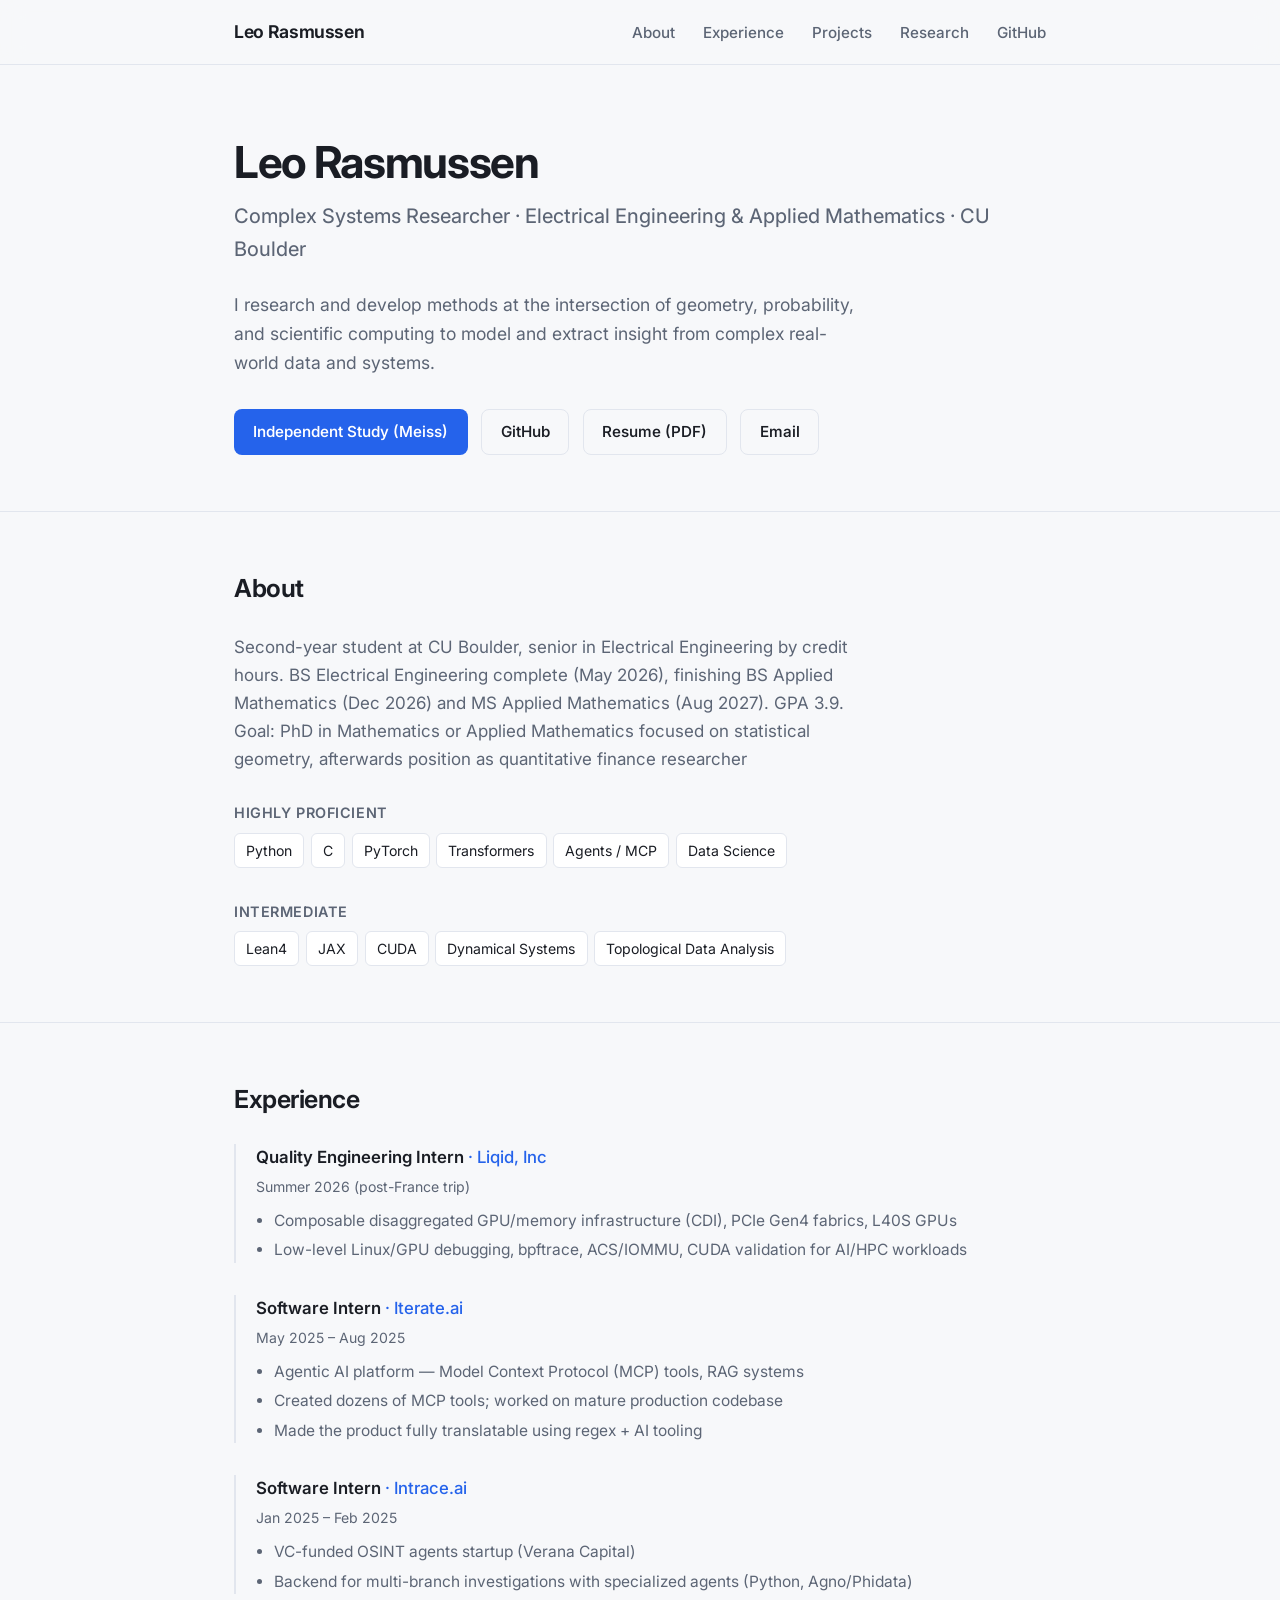
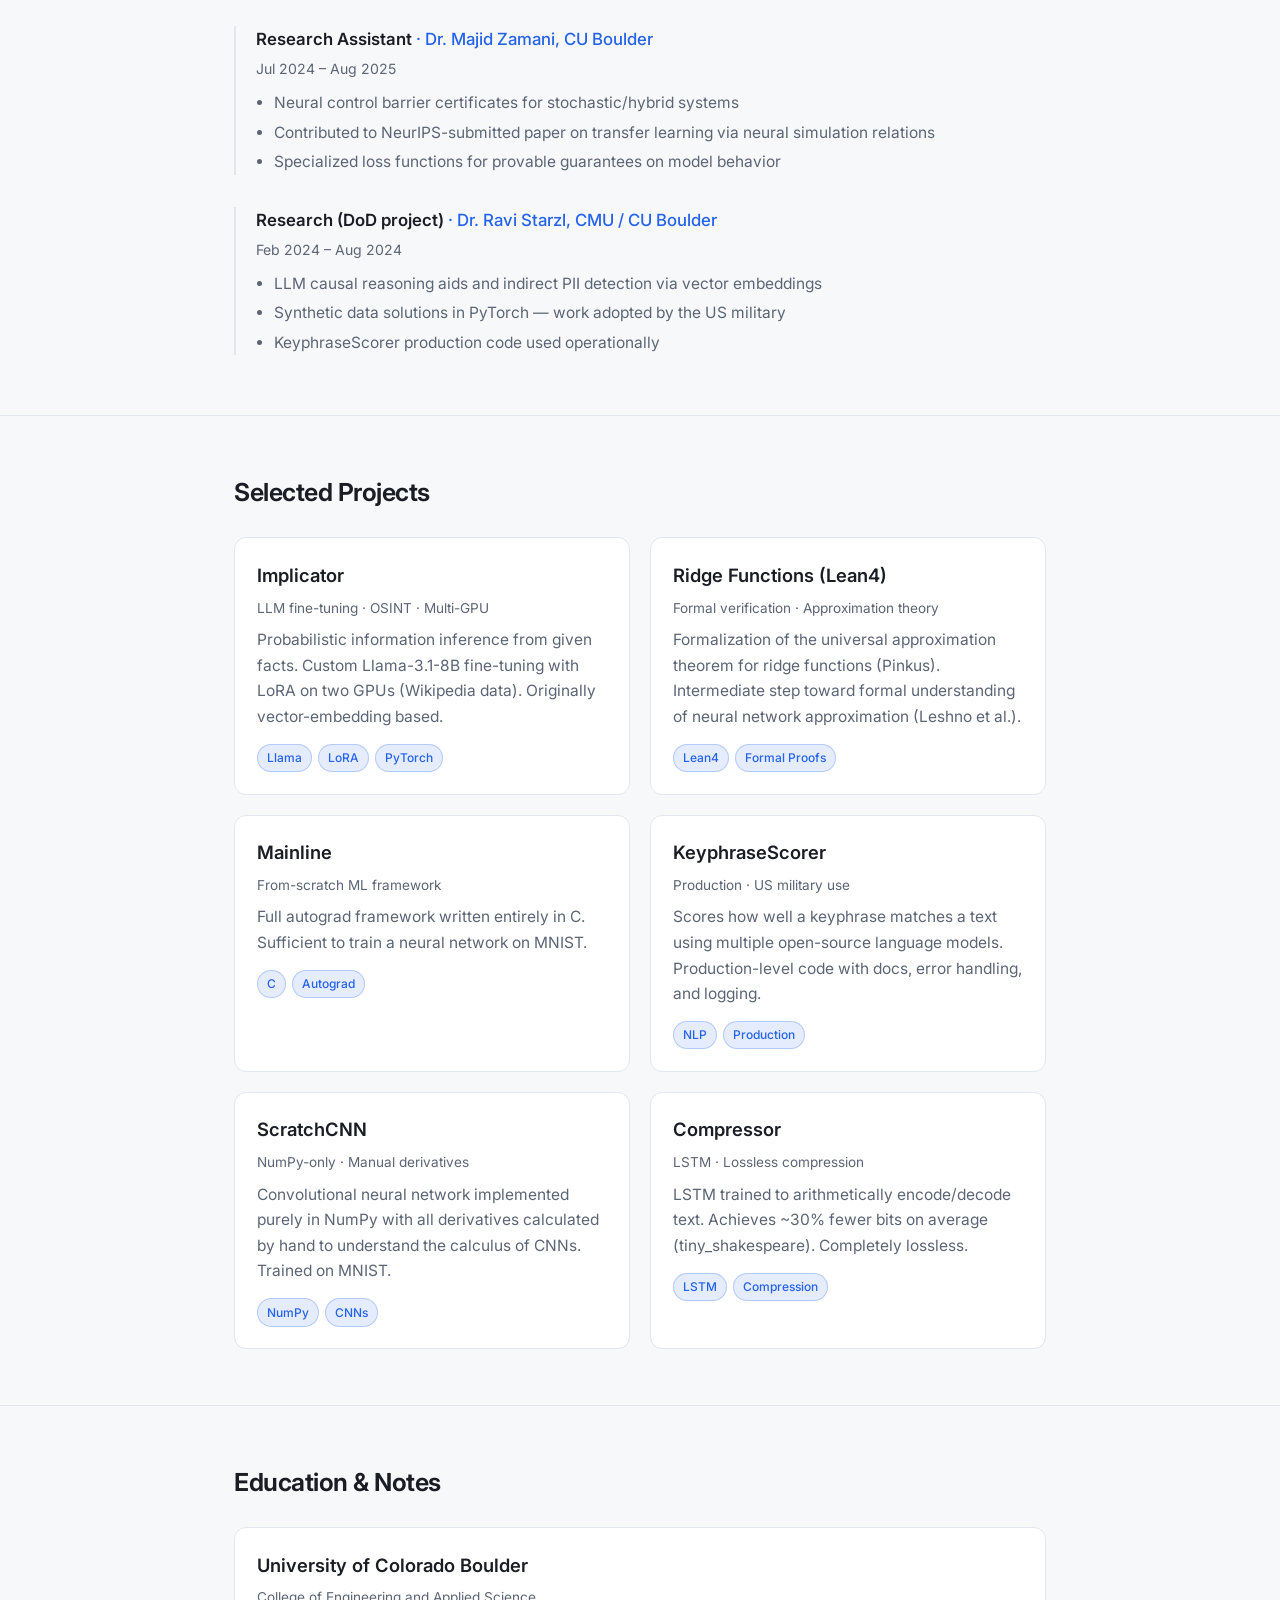
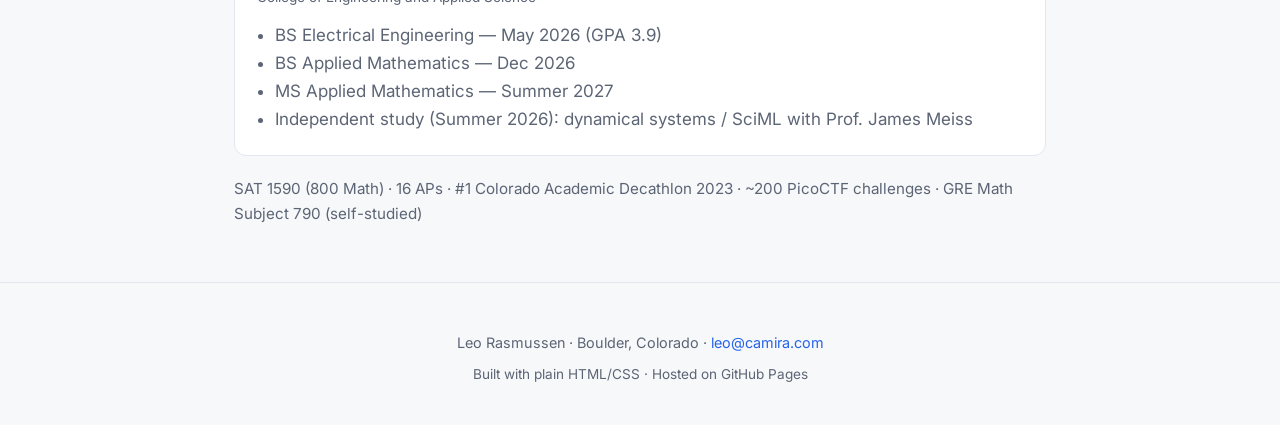
==== index.html @ 8ab09d89 "Update index.html" ====
<!DOCTYPE html>
<html lang="en">
<head>
  <meta charset="UTF-8" />
  <meta name="viewport" content="width=device-width, initial-scale=1.0" />
  <title>Leo Rasmussen — AI Researcher & Applied Math</title>
  <meta name="description" content="Leo Rasmussen — Electrical Engineering & Applied Mathematics at CU Boulder. Research on dynamical systems, signal extraction from complex data, and quantitative finance." />
  <link rel="stylesheet" href="style.css" />
  <link rel="preconnect" href="https://fonts.googleapis.com" />
  <link rel="preconnect" href="https://fonts.gstatic.com" crossorigin />
  <link href="https://fonts.googleapis.com/css2?family=Inter:wght@400;450;500;600;650;700&family=JetBrains+Mono:wght@400;500&display=swap" rel="stylesheet" />
</head>
<body>
  <header>
    <nav>
      <a href="index.html" class="logo">Leo Rasmussen</a>
      <ul class="nav-links">
        <li><a href="#about">About</a></li>
        <li><a href="#experience">Experience</a></li>
        <li><a href="#projects">Projects</a></li>
        <li><a href="research.html">Research</a></li>
        <li><a href="https://github.com/Leorasz" target="_blank" rel="noopener">GitHub</a></li>
      </ul>
    </nav>
  </header>

  <main>
    <!-- Hero -->
    <section class="hero" style="border-top: none; padding-top: 4.5rem;">
      <div class="container">
        <h1>Leo Rasmussen</h1>
        <p class="subtitle">Complex Systems Researcher · Electrical Engineering & Applied Mathematics · CU Boulder</p>
        <p class="lead">
          I research and develop methods at the intersection of geometry, probability, and scientific computing to model and extract insight from complex real-world data and systems.
        </p>
        <div class="hero-links">
          <a class="btn btn-primary" href="research.html">Independent Study (Meiss)</a>
          <a class="btn btn-ghost" href="https://github.com/Leorasz" target="_blank" rel="noopener">GitHub</a>
          <a class="btn btn-ghost" href="resume.pdf" target="_blank">Resume (PDF)</a>
          <a class="btn btn-ghost" href="mailto:leo@camira.com">Email</a>
        </div>
      </div>
    </section>

    <!-- About -->
    <section id="about">
      <div class="container">
        <h2>About</h2>
        <p class="muted" style="max-width: 640px; margin-bottom: 1.75rem;">
          Second-year student at CU Boulder, senior in Electrical Engineering by credit hours.
          BS Electrical Engineering complete (May 2026), finishing BS Applied Mathematics (Dec 2026)
          and MS Applied Mathematics (Aug 2027). GPA 3.9. Goal: PhD in Mathematics or Applied Mathematics 
          focused on statistical geometry, afterwards position as quantitative finance researcher
        </p>

        <div class="skills-grid">
          <div class="skill-group">
            <h4>Highly proficient</h4>
            <div class="skill-list">
              <span class="skill">Python</span>
              <span class="skill">C</span>
              <span class="skill">PyTorch</span>
              <span class="skill">Transformers</span>
              <span class="skill">Agents / MCP</span>
              <span class="skill">Data Science</span>
            </div>
          </div>
          <div class="skill-group" style="margin-top: 1rem;">
            <h4>Intermediate</h4>
            <div class="skill-list">
              <span class="skill">Lean4</span>
              <span class="skill">JAX</span>
              <span class="skill">CUDA</span>
              <span class="skill">Dynamical Systems</span>
              <span class="skill">Topological Data Analysis</span>
            </div>
          </div>
        </div>
      </div>
    </section>

    <!-- Experience -->
    <section id="experience">
      <div class="container">
        <h2>Experience</h2>

        <div class="timeline-item">
          <div class="role">Quality Engineering Intern <span class="org">· Liqid, Inc</span></div>
          <div class="dates">Summer 2026 (post-France trip)</div>
          <ul>
            <li>Composable disaggregated GPU/memory infrastructure (CDI), PCIe Gen4 fabrics, L40S GPUs</li>
            <li>Low-level Linux/GPU debugging, bpftrace, ACS/IOMMU, CUDA validation for AI/HPC workloads</li>
          </ul>
        </div>

        <div class="timeline-item">
          <div class="role">Software Intern <span class="org">· Iterate.ai</span></div>
          <div class="dates">May 2025 – Aug 2025</div>
          <ul>
            <li>Agentic AI platform — Model Context Protocol (MCP) tools, RAG systems</li>
            <li>Created dozens of MCP tools; worked on mature production codebase</li>
            <li>Made the product fully translatable using regex + AI tooling</li>
          </ul>
        </div>

        <div class="timeline-item">
          <div class="role">Software Intern <span class="org">· Intrace.ai</span></div>
          <div class="dates">Jan 2025 – Feb 2025</div>
          <ul>
            <li>VC-funded OSINT agents startup (Verana Capital)</li>
            <li>Backend for multi-branch investigations with specialized agents (Python, Agno/Phidata)</li>
          </ul>
        </div>

        <div class="timeline-item">
          <div class="role">Research Assistant <span class="org">· Dr. Majid Zamani, CU Boulder</span></div>
          <div class="dates">Jul 2024 – Aug 2025</div>
          <ul>
            <li>Neural control barrier certificates for stochastic/hybrid systems</li>
            <li>Contributed to NeurIPS-submitted paper on transfer learning via neural simulation relations</li>
            <li>Specialized loss functions for provable guarantees on model behavior</li>
          </ul>
        </div>

        <div class="timeline-item">
          <div class="role">Research (DoD project) <span class="org">· Dr. Ravi Starzl, CMU / CU Boulder</span></div>
          <div class="dates">Feb 2024 – Aug 2024</div>
          <ul>
            <li>LLM causal reasoning aids and indirect PII detection via vector embeddings</li>
            <li>Synthetic data solutions in PyTorch — work adopted by the US military</li>
            <li>KeyphraseScorer production code used operationally</li>
          </ul>
        </div>
      </div>
    </section>

    <!-- Projects -->
    <section id="projects">
      <div class="container">
        <h2>Selected Projects</h2>
        <div class="card-grid two-col">

          <article class="card">
            <h3>Implicator</h3>
            <p class="meta">LLM fine-tuning · OSINT · Multi-GPU</p>
            <p>Probabilistic information inference from given facts. Custom Llama-3.1-8B fine-tuning with LoRA on two GPUs (Wikipedia data). Originally vector-embedding based.</p>
            <div class="tags">
              <span class="tag">Llama</span>
              <span class="tag">LoRA</span>
              <span class="tag">PyTorch</span>
            </div>
          </article>

          <article class="card">
            <h3>Ridge Functions (Lean4)</h3>
            <p class="meta">Formal verification · Approximation theory</p>
            <p>Formalization of the universal approximation theorem for ridge functions (Pinkus). Intermediate step toward formal understanding of neural network approximation (Leshno et al.).</p>
            <div class="tags">
              <span class="tag">Lean4</span>
              <span class="tag">Formal Proofs</span>
            </div>
          </article>

          <article class="card">
            <h3>Mainline</h3>
            <p class="meta">From-scratch ML framework</p>
            <p>Full autograd framework written entirely in C. Sufficient to train a neural network on MNIST.</p>
            <div class="tags">
              <span class="tag">C</span>
              <span class="tag">Autograd</span>
            </div>
          </article>

          <article class="card">
            <h3>KeyphraseScorer</h3>
            <p class="meta">Production · US military use</p>
            <p>Scores how well a keyphrase matches a text using multiple open-source language models. Production-level code with docs, error handling, and logging.</p>
            <div class="tags">
              <span class="tag">NLP</span>
              <span class="tag">Production</span>
            </div>
          </article>

          <article class="card">
            <h3>ScratchCNN</h3>
            <p class="meta">NumPy-only · Manual derivatives</p>
            <p>Convolutional neural network implemented purely in NumPy with all derivatives calculated by hand to understand the calculus of CNNs. Trained on MNIST.</p>
            <div class="tags">
              <span class="tag">NumPy</span>
              <span class="tag">CNNs</span>
            </div>
          </article>

          <article class="card">
            <h3>Compressor</h3>
            <p class="meta">LSTM · Lossless compression</p>
            <p>LSTM trained to arithmetically encode/decode text. Achieves ~30% fewer bits on average (tiny_shakespeare). Completely lossless.</p>
            <div class="tags">
              <span class="tag">LSTM</span>
              <span class="tag">Compression</span>
            </div>
          </article>

        </div>
      </div>
    </section>

    <!-- Education & Achievements -->
    <section id="education">
      <div class="container">
        <h2>Education & Notes</h2>
        <div class="card" style="margin-bottom: 1.25rem;">
          <h3>University of Colorado Boulder</h3>
          <p class="meta">College of Engineering and Applied Science</p>
          <ul style="margin: 0.75rem 0 0 1.1rem; color: var(--text-muted);">
            <li>BS Electrical Engineering — May 2026 (GPA 3.9)</li>
            <li>BS Applied Mathematics — Dec 2026</li>
            <li>MS Applied Mathematics — Summer 2027</li>
            <li>Independent study (Summer 2026): dynamical systems / SciML with Prof. James Meiss</li>
          </ul>
        </div>
        <p class="muted" style="font-size: 0.95rem;">
          SAT 1590 (800 Math) · 16 APs · #1 Colorado Academic Decathlon 2023 ·
          ~200 PicoCTF challenges · GRE Math Subject 790 (self-studied)
        </p>
      </div>
    </section>
  </main>

  <footer>
    <div class="container">
      <p>Leo Rasmussen · Boulder, Colorado · <a href="mailto:leo@camira.com">leo@camira.com</a></p>
      <p class="mt-1" style="font-size: 0.85rem;">Built with plain HTML/CSS · Hosted on GitHub Pages</p>
    </div>
  </footer>
</body>
</html>
---- style.css ----
/* Modern, clean personal site for Leo Rasmussen
   Dark-mode first, readable typography, good for math + projects */

:root {
  --bg: #0f1115;
  --bg-elevated: #171a21;
  --bg-card: #1c212b;
  --text: #e6e9ef;
  --text-muted: #9aa3b2;
  --accent: #6ea8fe;
  --accent-hover: #8bbcff;
  --border: #2a303c;
  --success: #3dd68c;
  --radius: 12px;
  --font-sans: "Inter", system-ui, -apple-system, BlinkMacSystemFont, "Segoe UI", sans-serif;
  --font-mono: "JetBrains Mono", "Fira Code", ui-monospace, monospace;
  --max-width: 860px;
}

@media (prefers-color-scheme: light) {
  :root {
    --bg: #f7f8fa;
    --bg-elevated: #ffffff;
    --bg-card: #ffffff;
    --text: #1a1d24;
    --text-muted: #5c6575;
    --accent: #2563eb;
    --accent-hover: #1d4ed8;
    --border: #e2e6ee;
  }
}

* {
  box-sizing: border-box;
  margin: 0;
  padding: 0;
}

html {
  scroll-behavior: smooth;
}

body {
  font-family: var(--font-sans);
  background: var(--bg);
  color: var(--text);
  line-height: 1.65;
  font-size: 17px;
  -webkit-font-smoothing: antialiased;
}

a {
  color: var(--accent);
  text-decoration: none;
  transition: color 0.15s ease;
}
a:hover {
  color: var(--accent-hover);
}

/* Layout */
.container {
  max-width: var(--max-width);
  margin: 0 auto;
  padding: 0 1.5rem;
}

/* Header / Nav */
header {
  position: sticky;
  top: 0;
  z-index: 50;
  background: color-mix(in srgb, var(--bg) 85%, transparent);
  backdrop-filter: blur(12px);
  border-bottom: 1px solid var(--border);
}

nav {
  display: flex;
  justify-content: space-between;
  align-items: center;
  height: 64px;
  max-width: var(--max-width);
  margin: 0 auto;
  padding: 0 1.5rem;
}

.logo {
  font-weight: 650;
  font-size: 1.1rem;
  color: var(--text);
  letter-spacing: -0.02em;
}

.nav-links {
  display: flex;
  gap: 1.75rem;
  list-style: none;
}

.nav-links a {
  color: var(--text-muted);
  font-size: 0.95rem;
  font-weight: 500;
}
.nav-links a:hover,
.nav-links a.active {
  color: var(--text);
}

/* Hero */
.hero {
  padding: 5rem 0 3.5rem;
}

.hero h1 {
  font-size: clamp(2.1rem, 5vw, 2.75rem);
  font-weight: 700;
  letter-spacing: -0.03em;
  line-height: 1.15;
  margin-bottom: 0.75rem;
}

.hero .subtitle {
  font-size: 1.25rem;
  color: var(--text-muted);
  margin-bottom: 1.5rem;
  font-weight: 450;
}

.hero .lead {
  font-size: 1.1rem;
  max-width: 620px;
  color: var(--text-muted);
  margin-bottom: 2rem;
}

.hero-links {
  display: flex;
  flex-wrap: wrap;
  gap: 0.85rem;
}

.btn {
  display: inline-flex;
  align-items: center;
  gap: 0.4rem;
  padding: 0.6rem 1.15rem;
  border-radius: 8px;
  font-weight: 550;
  font-size: 0.95rem;
  border: 1px solid transparent;
  transition: all 0.15s ease;
}

.btn-primary {
  background: var(--accent);
  color: #fff;
}
.btn-primary:hover {
  background: var(--accent-hover);
  color: #fff;
}

.btn-ghost {
  background: transparent;
  border-color: var(--border);
  color: var(--text);
}
.btn-ghost:hover {
  border-color: var(--text-muted);
  color: var(--text);
}

/* Sections */
section {
  padding: 3.5rem 0;
  border-top: 1px solid var(--border);
}

section h2 {
  font-size: 1.55rem;
  font-weight: 650;
  letter-spacing: -0.02em;
  margin-bottom: 1.5rem;
}

section h3 {
  font-size: 1.15rem;
  font-weight: 600;
  margin-bottom: 0.4rem;
}

/* Cards */
.card-grid {
  display: grid;
  gap: 1.25rem;
}

@media (min-width: 640px) {
  .card-grid.two-col {
    grid-template-columns: 1fr 1fr;
  }
}

.card {
  background: var(--bg-card);
  border: 1px solid var(--border);
  border-radius: var(--radius);
  padding: 1.35rem 1.4rem;
  transition: border-color 0.15s ease;
}
.card:hover {
  border-color: color-mix(in srgb, var(--accent) 45%, var(--border));
}

.card .meta {
  font-size: 0.85rem;
  color: var(--text-muted);
  margin-bottom: 0.5rem;
}

.card p {
  color: var(--text-muted);
  font-size: 0.97rem;
}

.tags {
  display: flex;
  flex-wrap: wrap;
  gap: 0.4rem;
  margin-top: 0.9rem;
}

.tag {
  font-size: 0.75rem;
  font-weight: 500;
  padding: 0.2rem 0.55rem;
  border-radius: 999px;
  background: color-mix(in srgb, var(--accent) 12%, transparent);
  color: var(--accent);
  border: 1px solid color-mix(in srgb, var(--accent) 25%, transparent);
}

/* Timeline / Experience */
.timeline-item {
  margin-bottom: 2rem;
  padding-left: 1.25rem;
  border-left: 2px solid var(--border);
}

.timeline-item:last-child {
  margin-bottom: 0;
}

.timeline-item .role {
  font-weight: 600;
  font-size: 1.05rem;
}

.timeline-item .org {
  color: var(--accent);
  font-weight: 500;
}

.timeline-item .dates {
  font-size: 0.88rem;
  color: var(--text-muted);
  margin: 0.2rem 0 0.6rem;
}

.timeline-item ul {
  margin-left: 1.1rem;
  color: var(--text-muted);
  font-size: 0.97rem;
}
.timeline-item li {
  margin-bottom: 0.25rem;
}

/* Skills */
.skills-grid {
  display: grid;
  gap: 1rem;
}

.skill-group h4 {
  font-size: 0.9rem;
  text-transform: uppercase;
  letter-spacing: 0.04em;
  color: var(--text-muted);
  margin-bottom: 0.5rem;
  font-weight: 600;
}

.skill-list {
  display: flex;
  flex-wrap: wrap;
  gap: 0.4rem;
}

.skill {
  font-size: 0.88rem;
  padding: 0.3rem 0.7rem;
  background: var(--bg-elevated);
  border: 1px solid var(--border);
  border-radius: 6px;
  color: var(--text);
}

/* Research / Paper page */
.paper-header {
  margin-bottom: 2.5rem;
}

.paper-header h1 {
  font-size: clamp(1.6rem, 4vw, 2.1rem);
  font-weight: 700;
  letter-spacing: -0.025em;
  line-height: 1.25;
  margin-bottom: 0.75rem;
}

.paper-meta {
  color: var(--text-muted);
  font-size: 0.98rem;
  margin-bottom: 1.25rem;
}

.abstract {
  background: var(--bg-card);
  border: 1px solid var(--border);
  border-radius: var(--radius);
  padding: 1.5rem;
  margin: 2rem 0;
}

.abstract h3 {
  font-size: 0.95rem;
  text-transform: uppercase;
  letter-spacing: 0.05em;
  color: var(--text-muted);
  margin-bottom: 0.75rem;
}

.katex-display {
  margin: 1.5rem 0;
  overflow-x: auto;
}

/* Footer */
footer {
  padding: 3rem 0 2.5rem;
  border-top: 1px solid var(--border);
  color: var(--text-muted);
  font-size: 0.9rem;
  text-align: center;
}

/* Utility */
.muted { color: var(--text-muted); }
.mt-1 { margin-top: 0.5rem; }
.mt-2 { margin-top: 1rem; }
.mb-2 { margin-bottom: 1rem; }

/* Mobile nav */
@media (max-width: 640px) {
  .nav-links {
    gap: 1rem;
  }
  .nav-links a {
    font-size: 0.88rem;
  }
  .hero {
    padding: 3.5rem 0 2.5rem;
  }
}
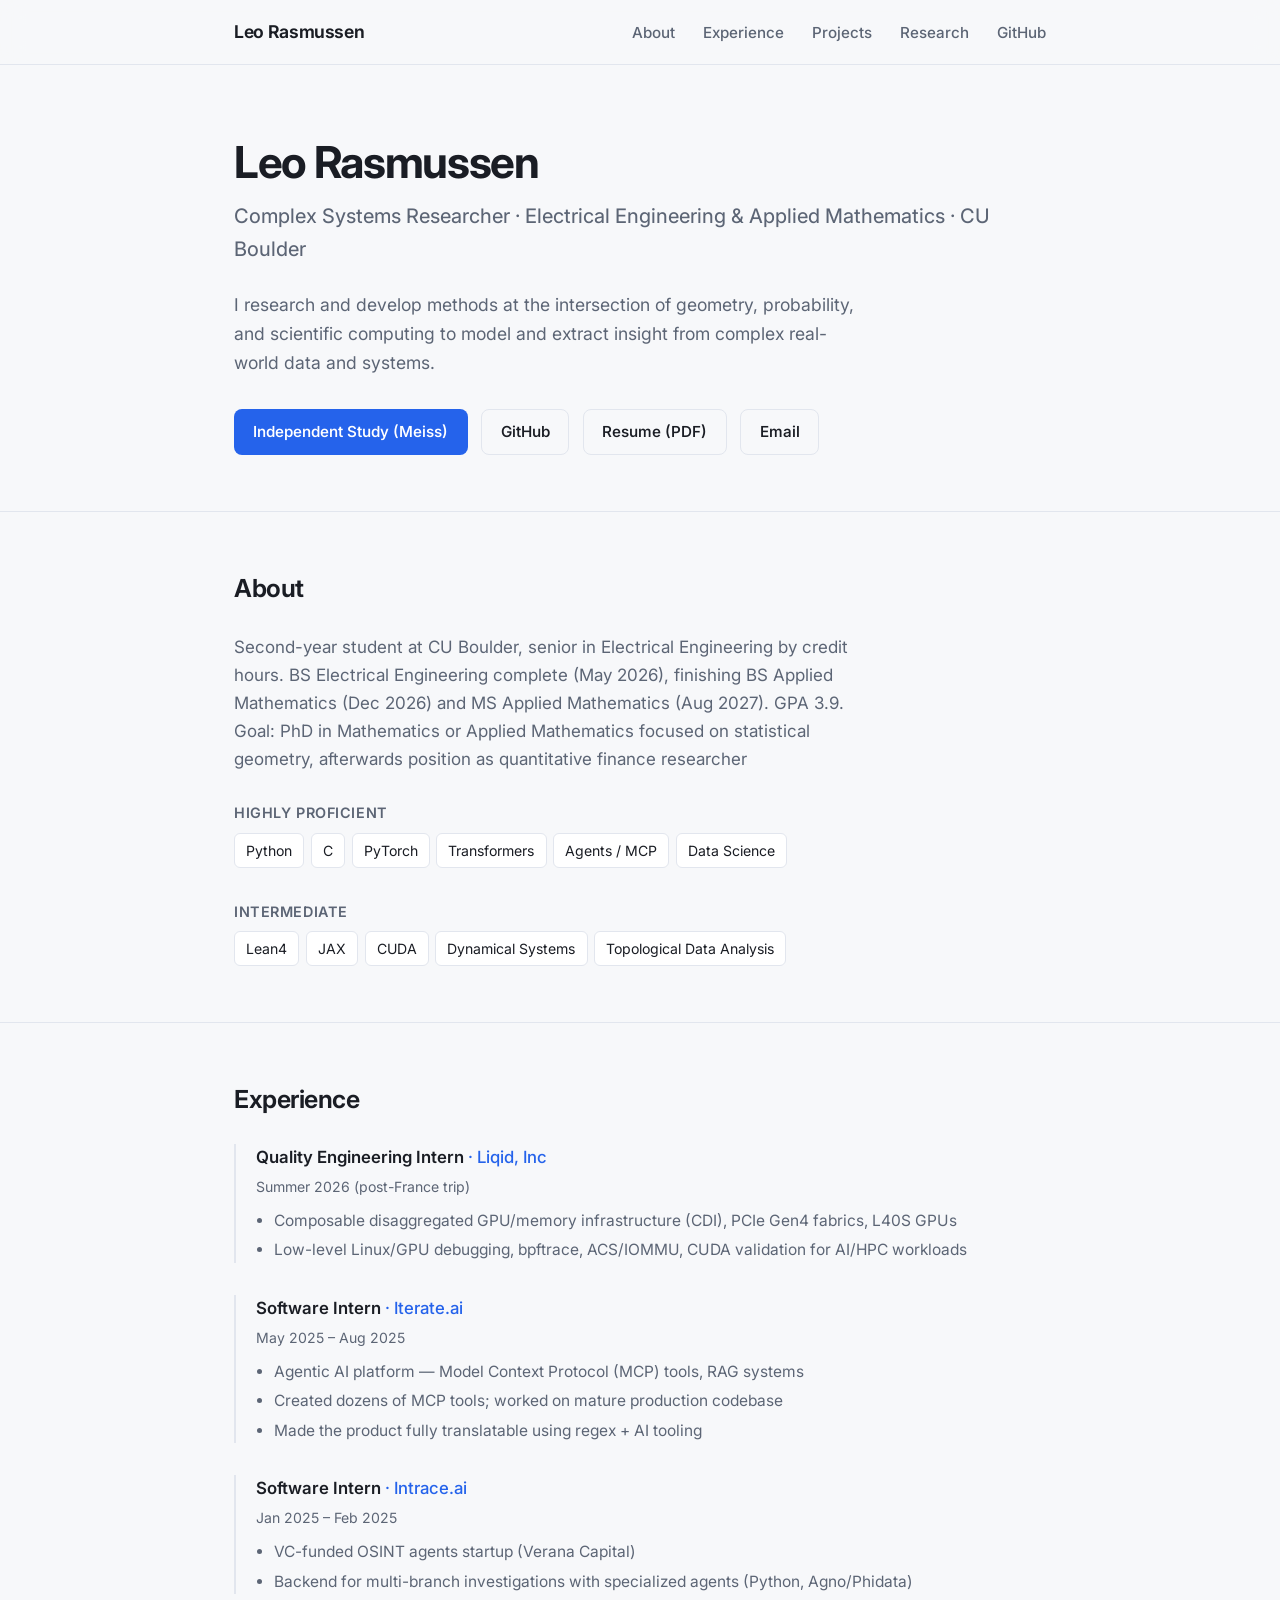
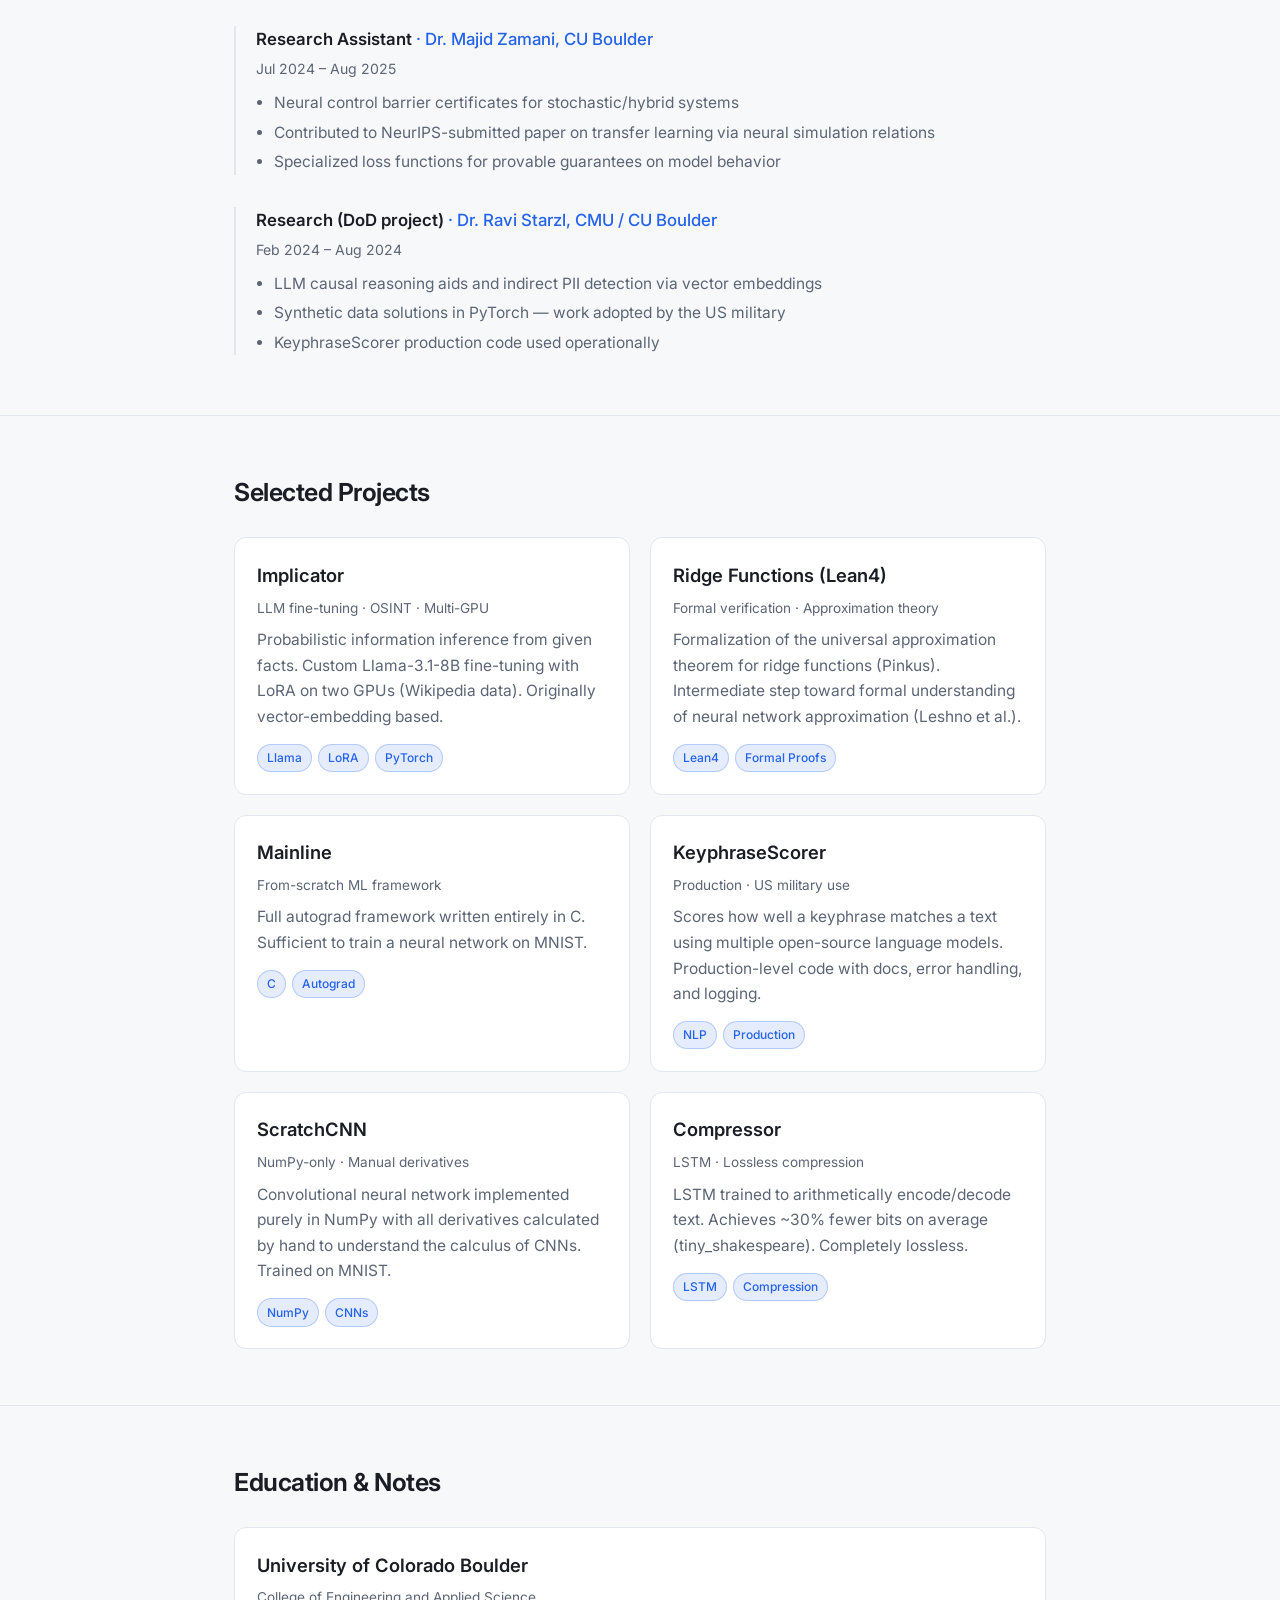
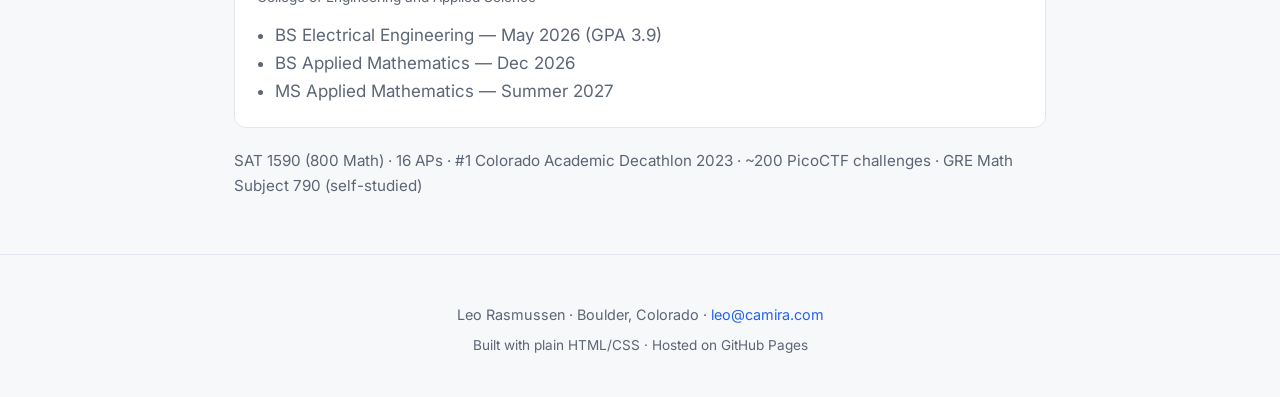
==== commit 3ea24043: "Update index.html" ====
--- a/index.html
+++ b/index.html
@@ -216,7 +216,6 @@
             <li>BS Electrical Engineering — May 2026 (GPA 3.9)</li>
             <li>BS Applied Mathematics — Dec 2026</li>
             <li>MS Applied Mathematics — Summer 2027</li>
-            <li>Independent study (Summer 2026): dynamical systems / SciML with Prof. James Meiss</li>
           </ul>
         </div>
         <p class="muted" style="font-size: 0.95rem;">
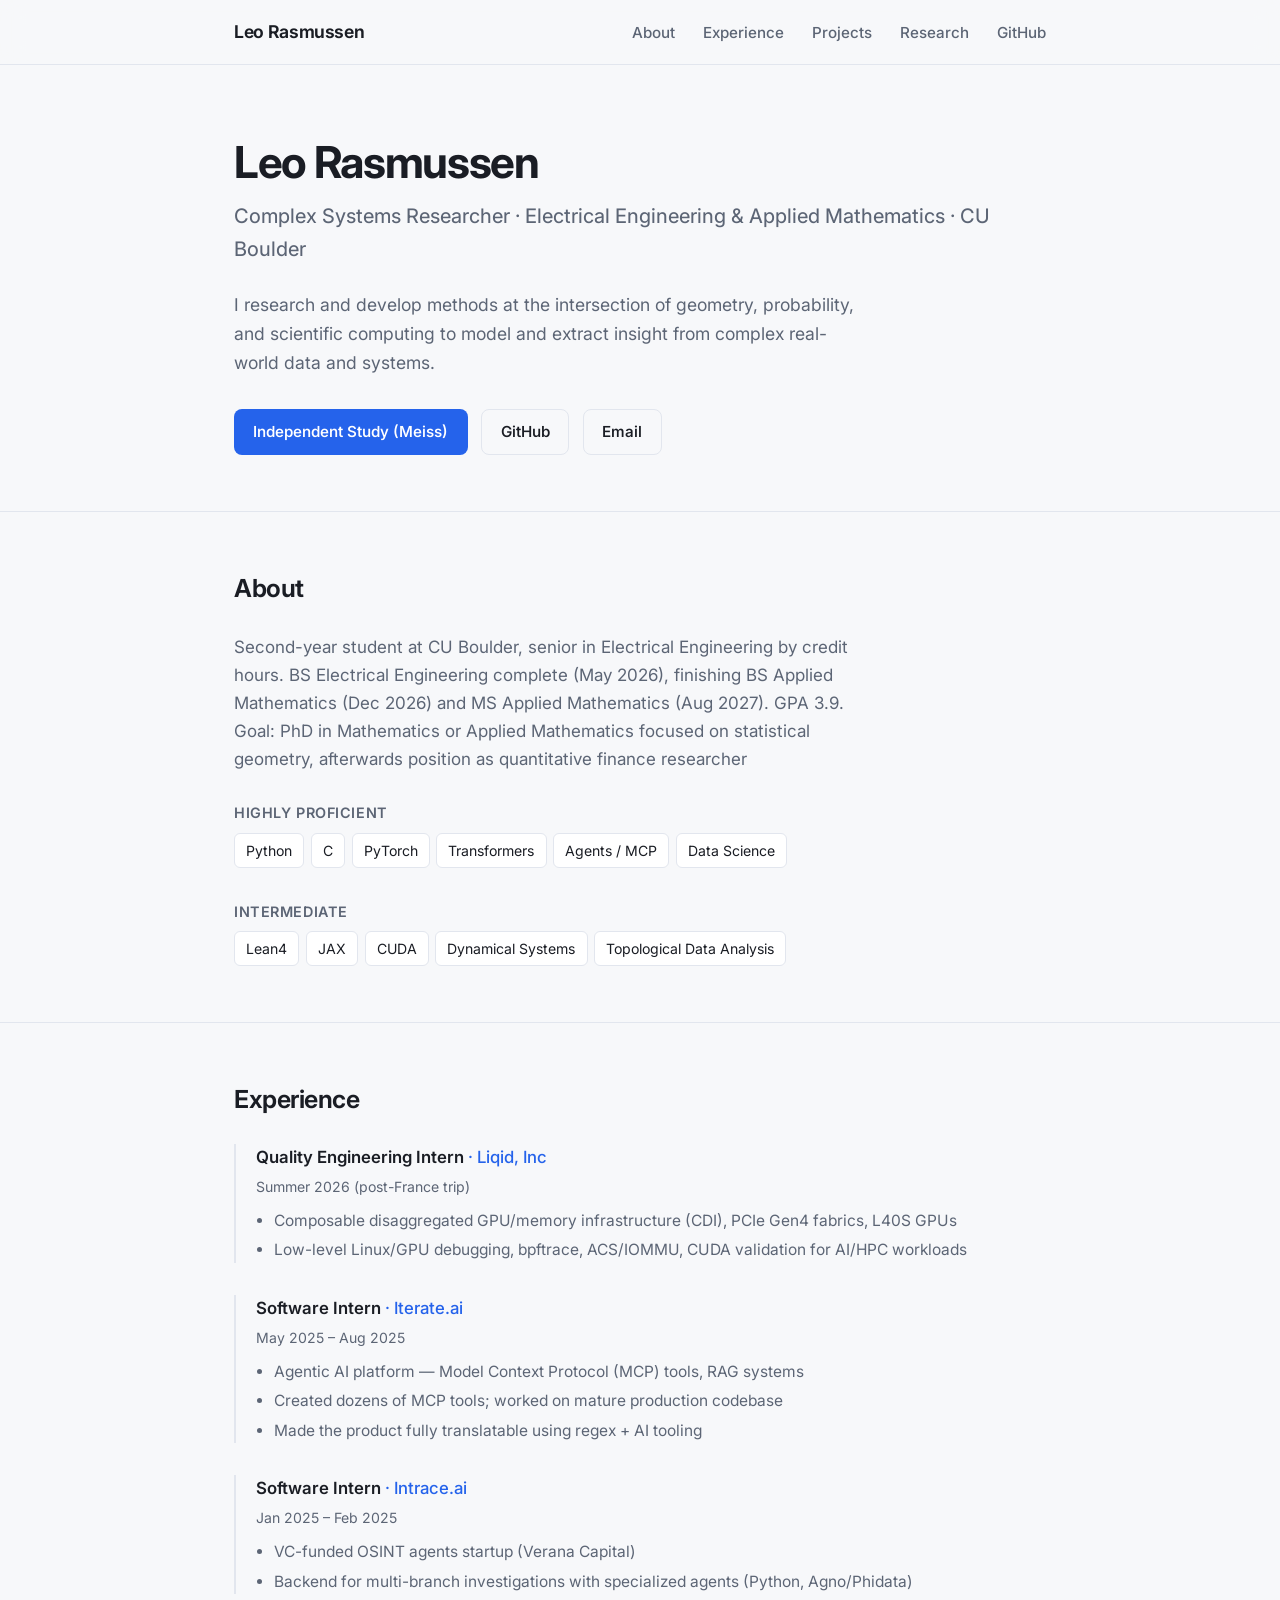
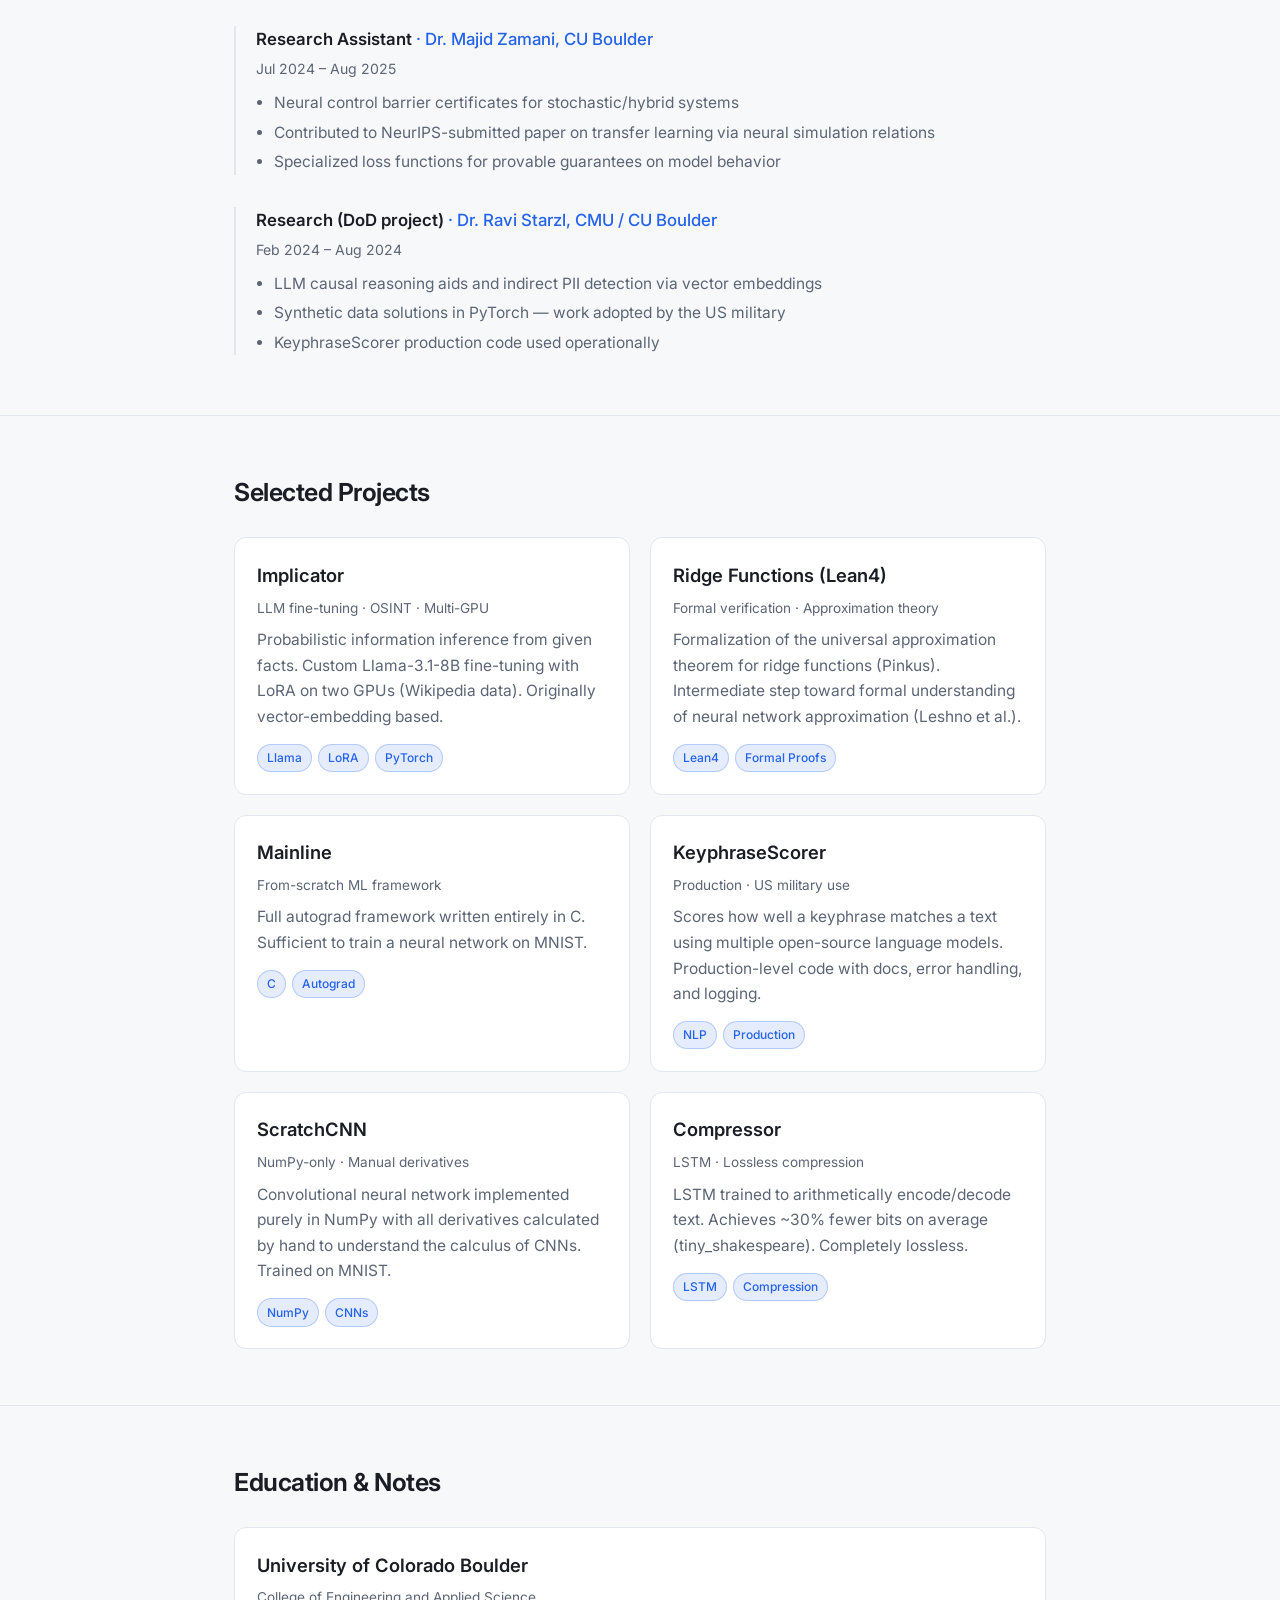
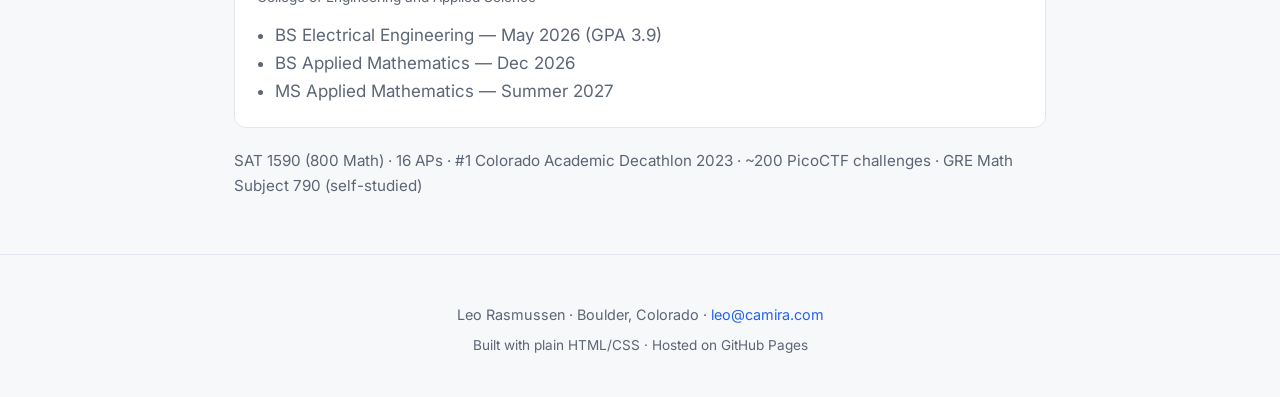
==== commit 27edabea: "Update index.html" ====
--- a/index.html
+++ b/index.html
@@ -36,7 +36,6 @@
         <div class="hero-links">
           <a class="btn btn-primary" href="research.html">Independent Study (Meiss)</a>
           <a class="btn btn-ghost" href="https://github.com/Leorasz" target="_blank" rel="noopener">GitHub</a>
-          <a class="btn btn-ghost" href="resume.pdf" target="_blank">Resume (PDF)</a>
           <a class="btn btn-ghost" href="mailto:leo@camira.com">Email</a>
         </div>
       </div>
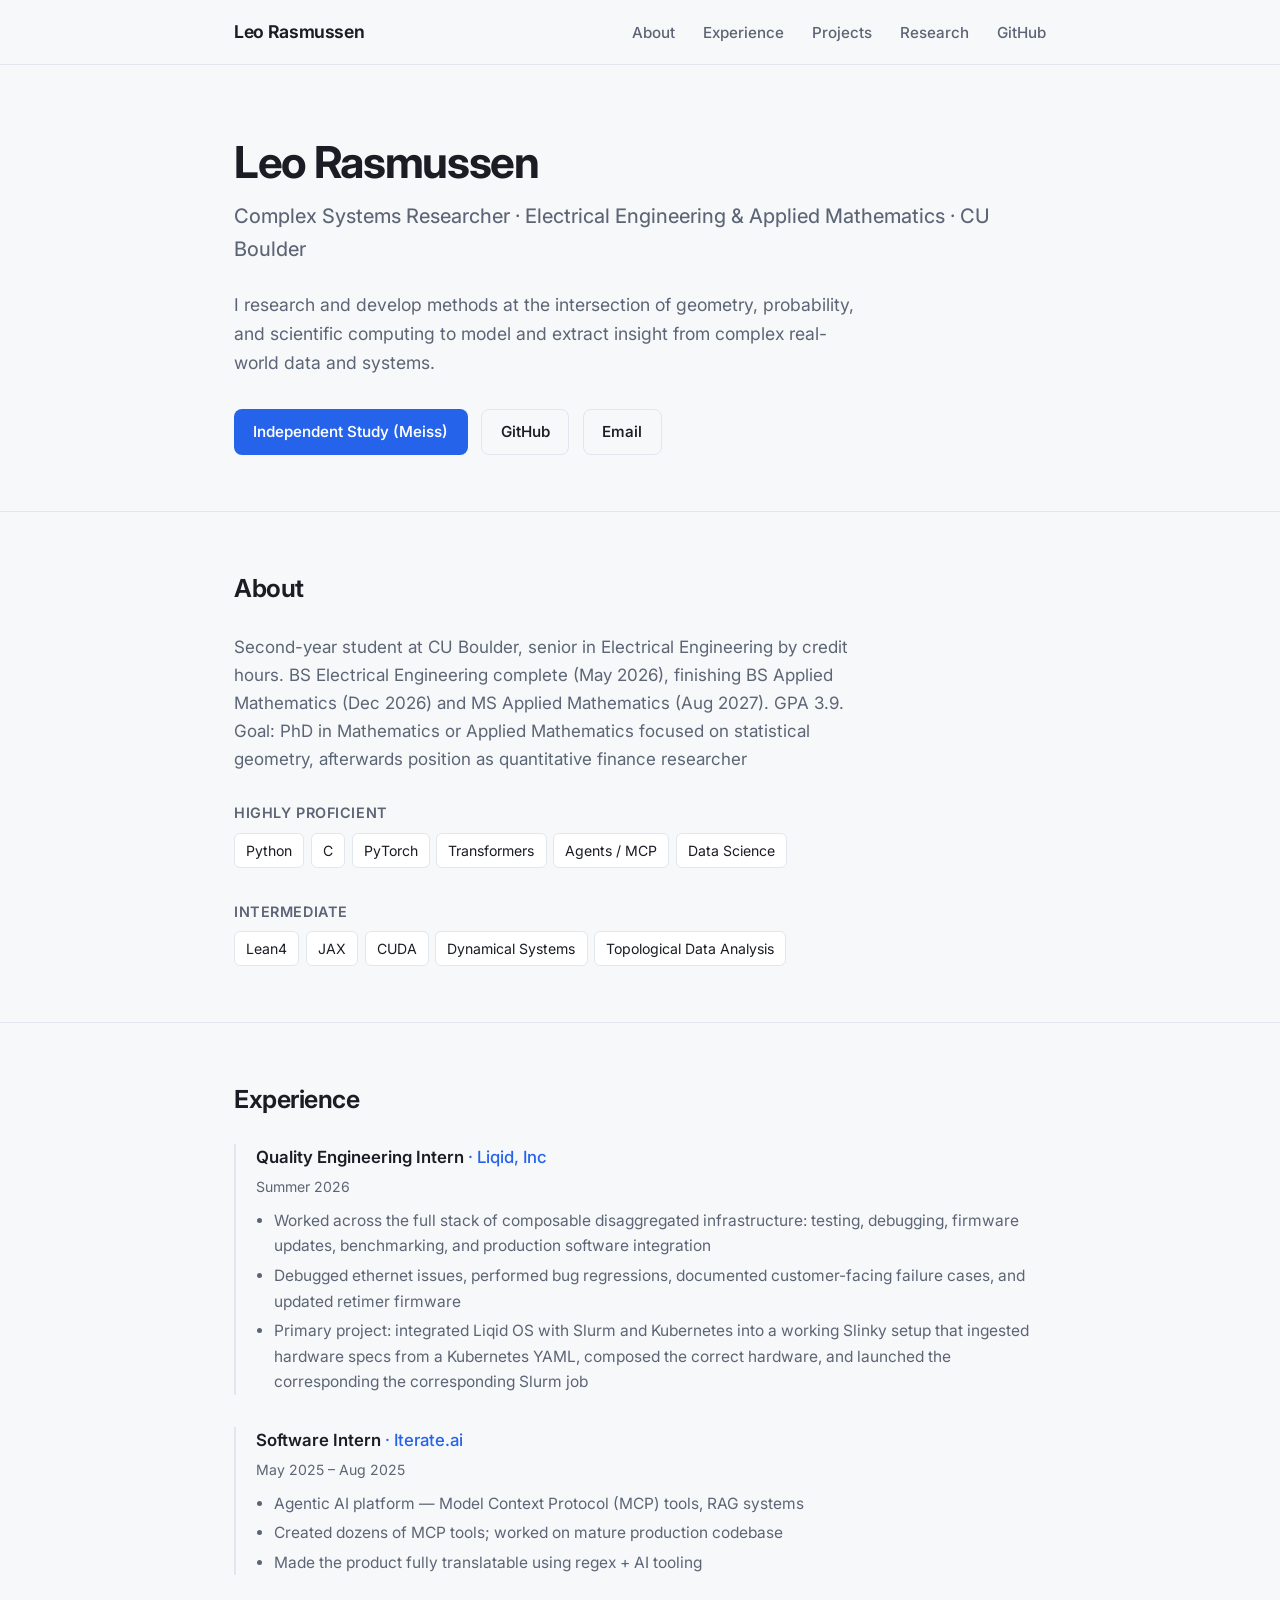
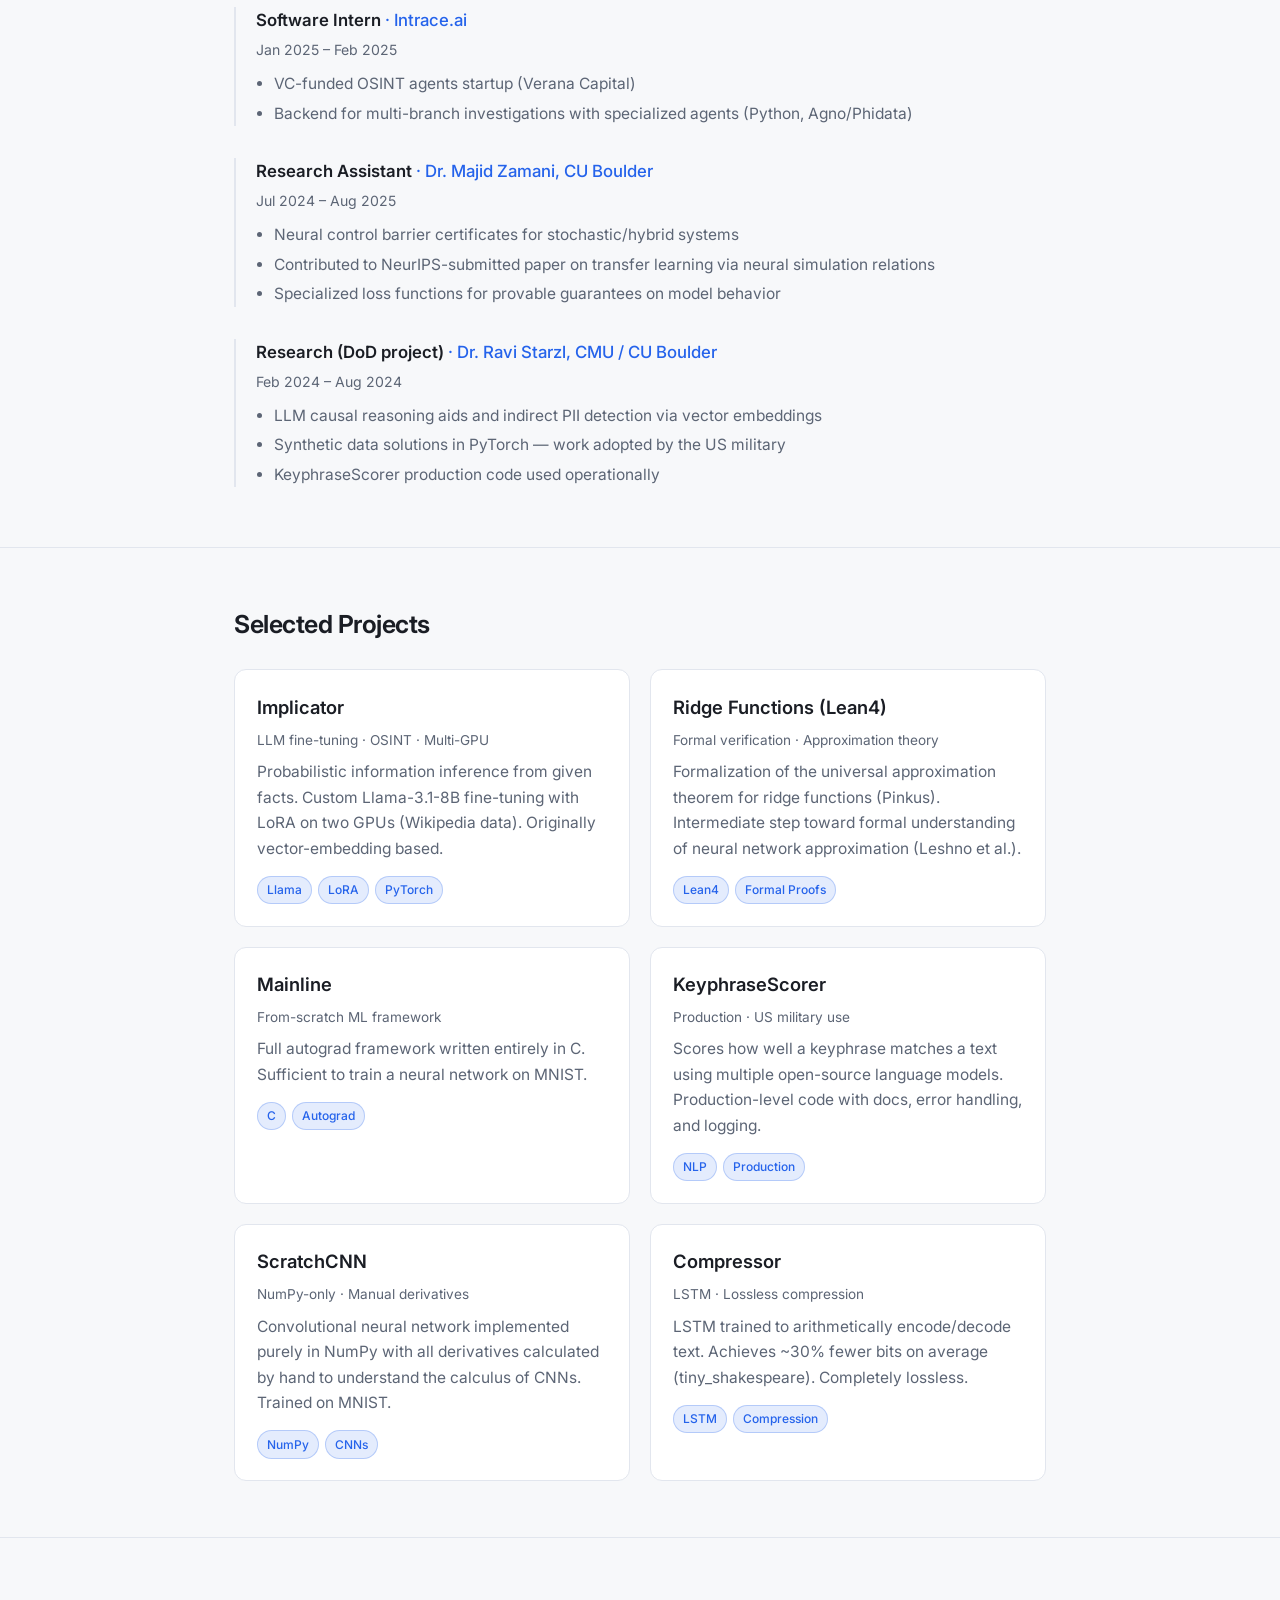
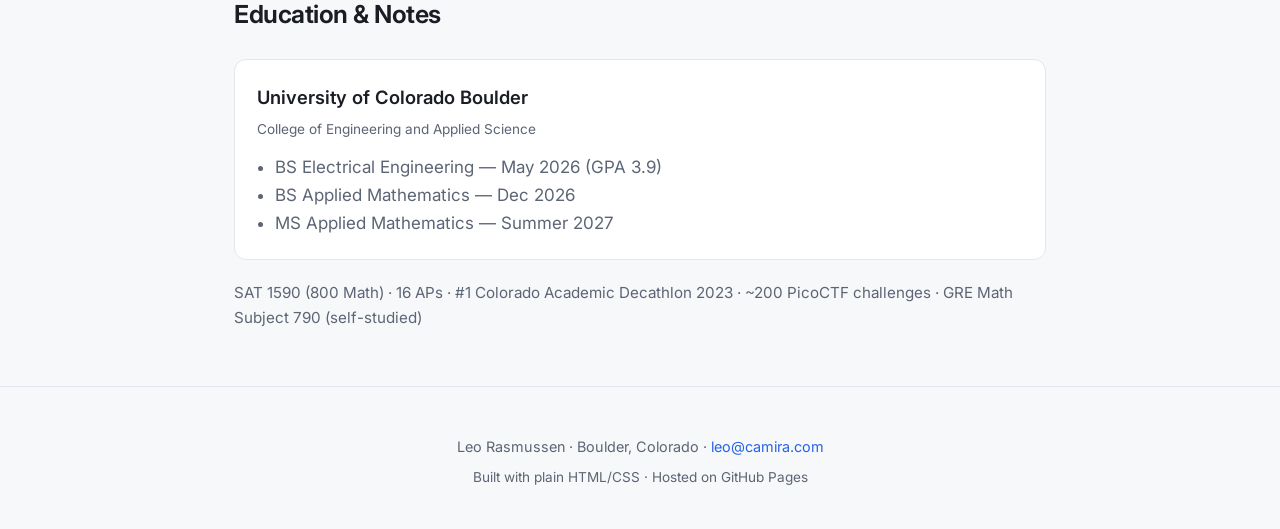
==== commit 91ca5a7b: "Update index.html" ====
--- a/index.html
+++ b/index.html
@@ -84,13 +84,14 @@
         <h2>Experience</h2>
 
         <div class="timeline-item">
-          <div class="role">Quality Engineering Intern <span class="org">· Liqid, Inc</span></div>
-          <div class="dates">Summer 2026 (post-France trip)</div>
-          <ul>
-            <li>Composable disaggregated GPU/memory infrastructure (CDI), PCIe Gen4 fabrics, L40S GPUs</li>
-            <li>Low-level Linux/GPU debugging, bpftrace, ACS/IOMMU, CUDA validation for AI/HPC workloads</li>
-          </ul>
-        </div>
+  <div class="role">Quality Engineering Intern <span class="org">· Liqid, Inc</span></div>
+  <div class="dates">Summer 2026</div>
+  <ul>
+    <li>Worked across the full stack of composable disaggregated infrastructure: testing, debugging, firmware updates, benchmarking, and production software integration</li>
+    <li>Debugged ethernet issues, performed bug regressions, documented customer-facing failure cases, and updated retimer firmware</li>
+    <li>Primary project: integrated Liqid OS with Slurm and Kubernetes into a working Slinky setup that ingested hardware specs from a Kubernetes YAML, composed the correct hardware, and launched the corresponding the corresponding Slurm job</li>
+  </ul>
+</div>
 
         <div class="timeline-item">
           <div class="role">Software Intern <span class="org">· Iterate.ai</span></div>
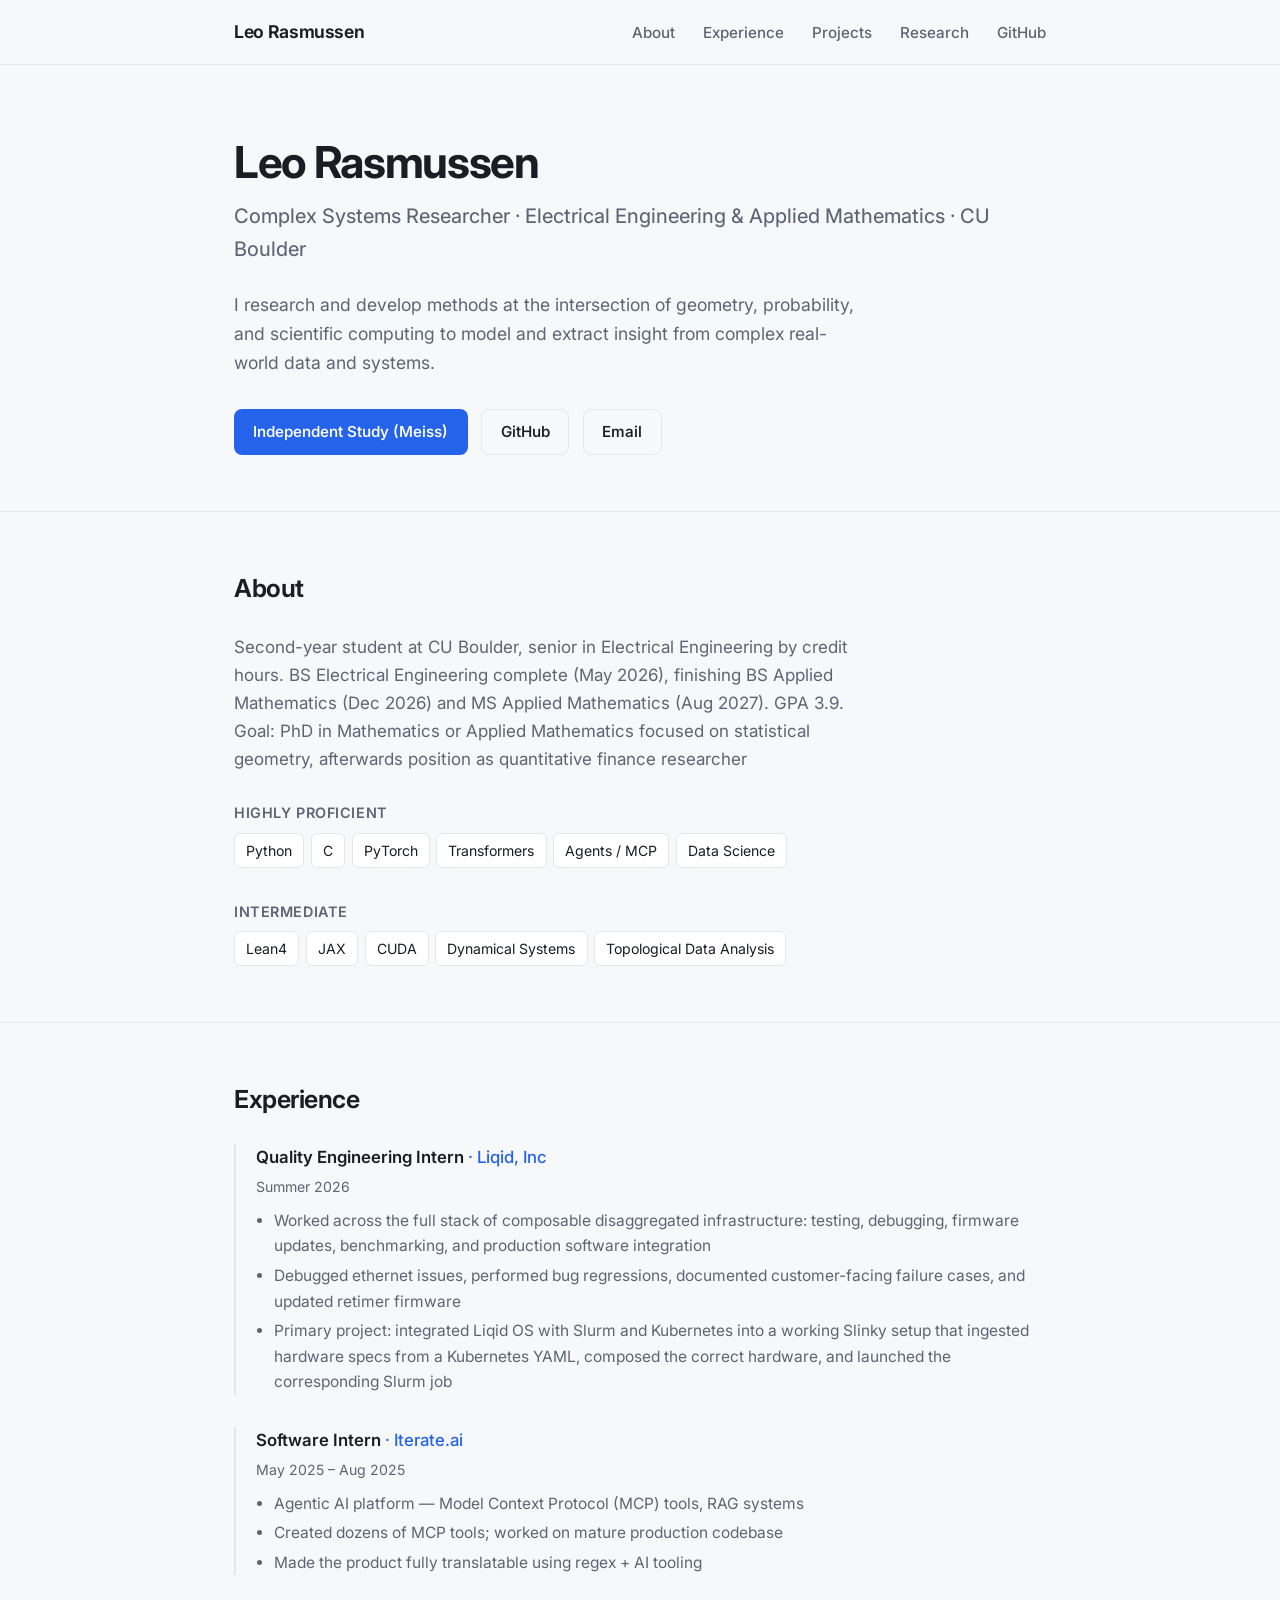
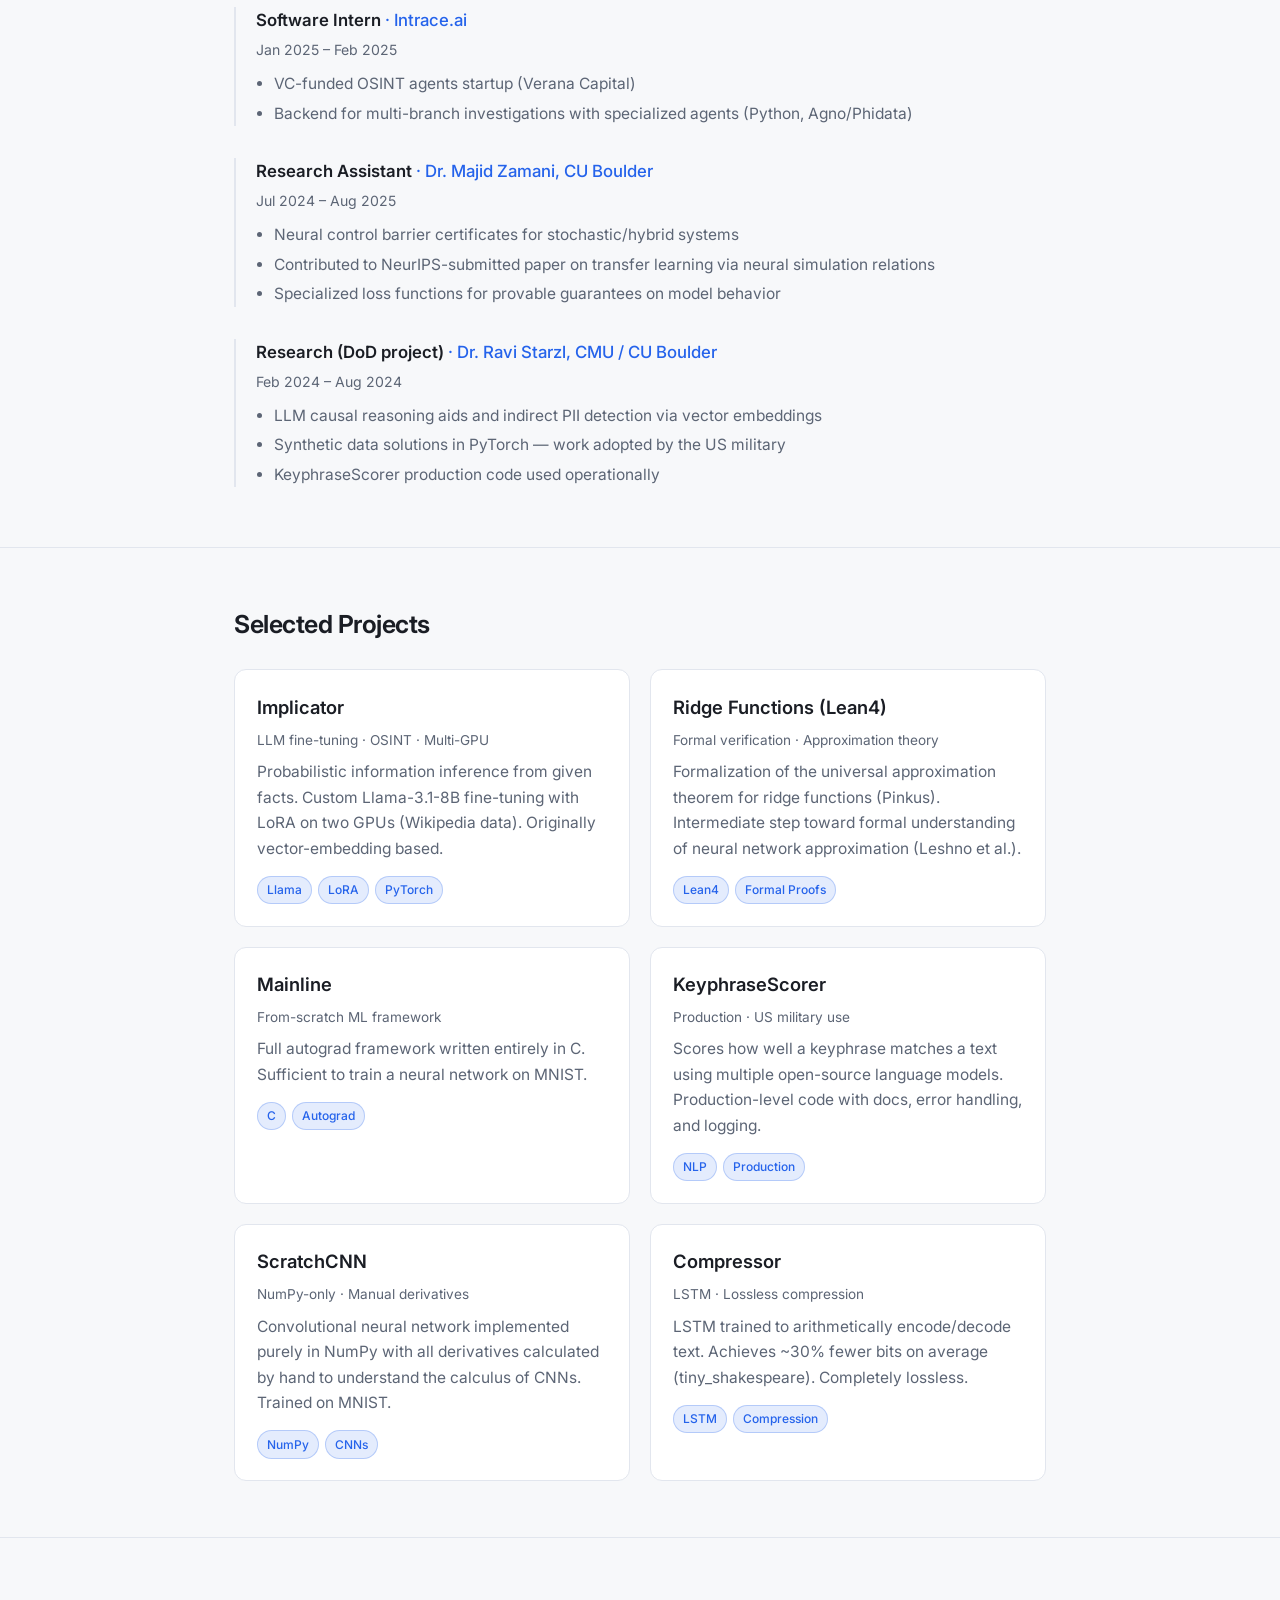
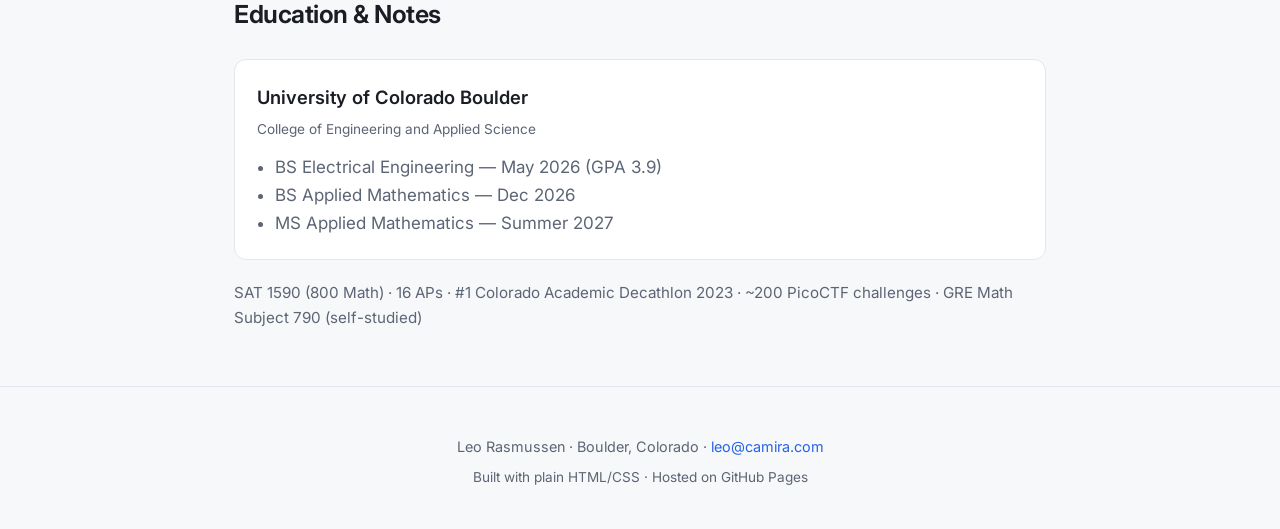
==== commit 41a7035f: "Update index.html" ====
--- a/index.html
+++ b/index.html
@@ -89,7 +89,7 @@
   <ul>
     <li>Worked across the full stack of composable disaggregated infrastructure: testing, debugging, firmware updates, benchmarking, and production software integration</li>
     <li>Debugged ethernet issues, performed bug regressions, documented customer-facing failure cases, and updated retimer firmware</li>
-    <li>Primary project: integrated Liqid OS with Slurm and Kubernetes into a working Slinky setup that ingested hardware specs from a Kubernetes YAML, composed the correct hardware, and launched the corresponding the corresponding Slurm job</li>
+    <li>Primary project: integrated Liqid OS with Slurm and Kubernetes into a working Slinky setup that ingested hardware specs from a Kubernetes YAML, composed the correct hardware, and launched the corresponding Slurm job</li>
   </ul>
 </div>
 
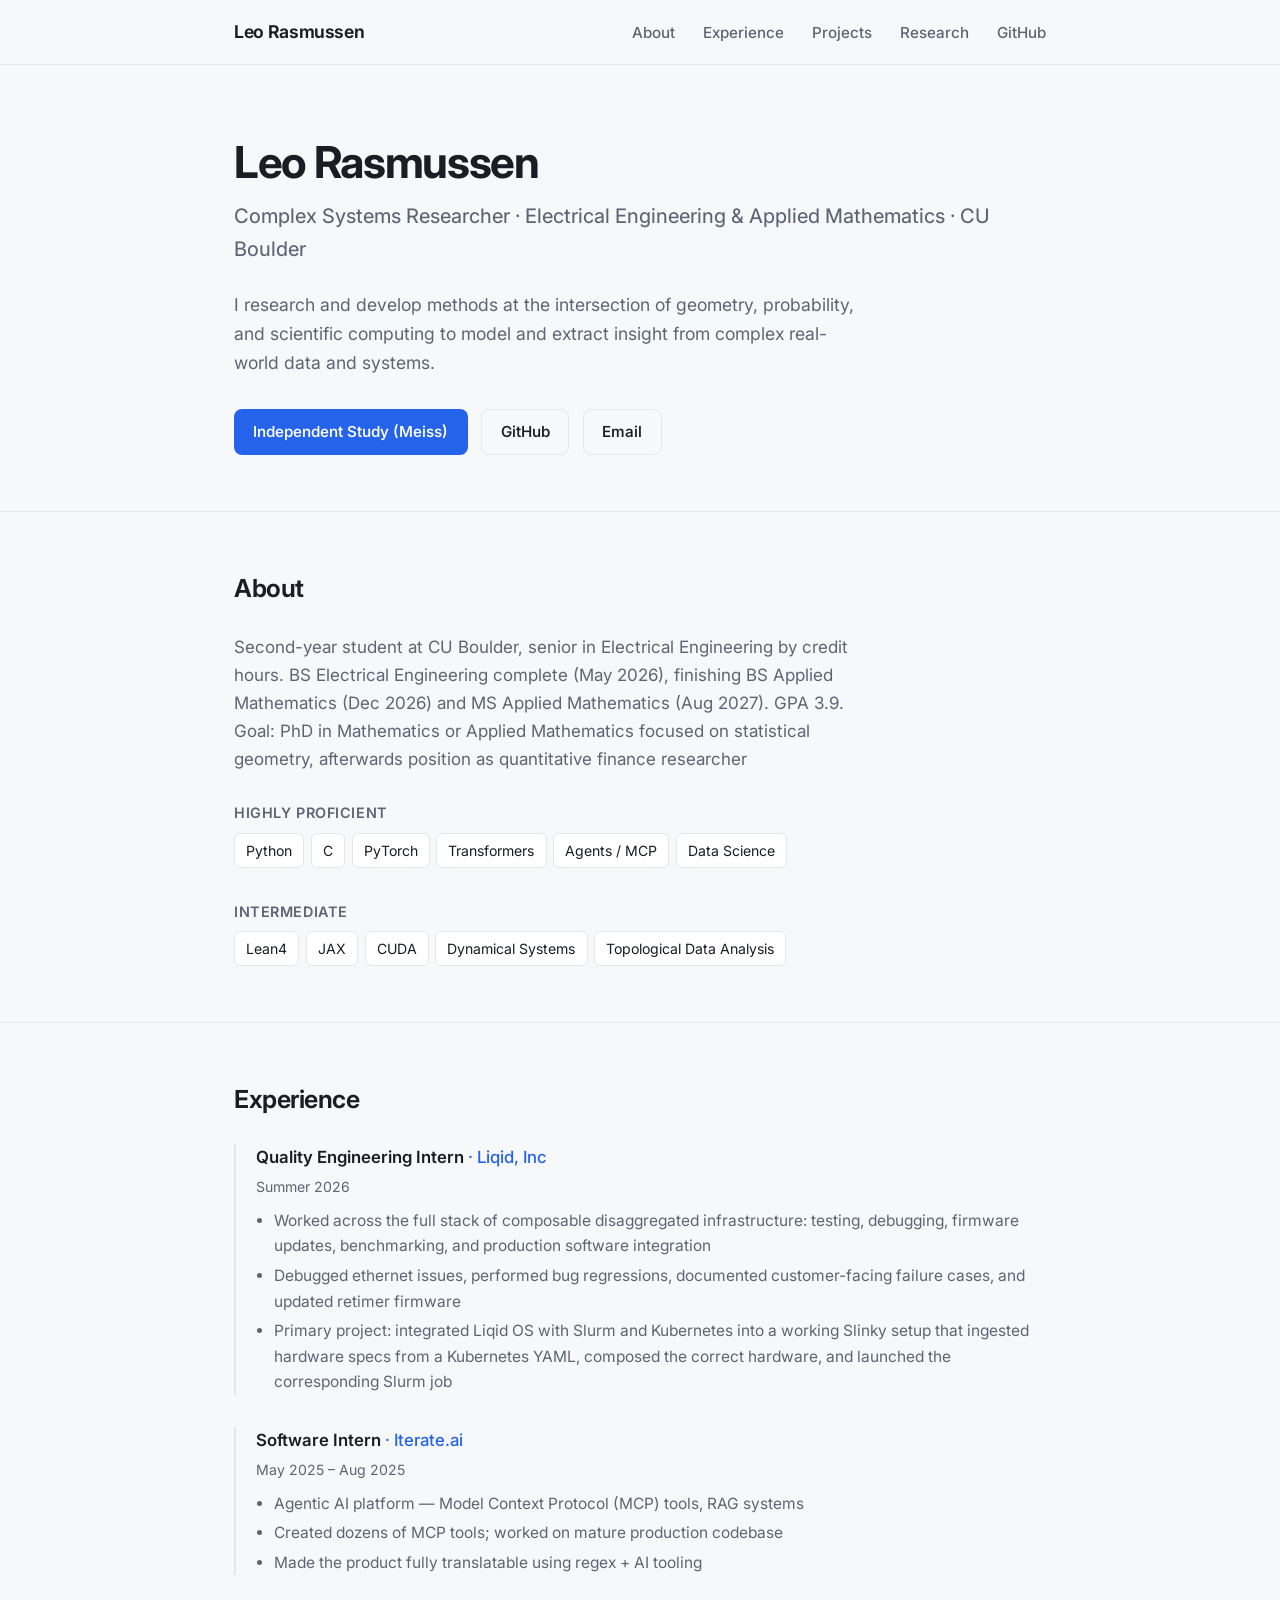
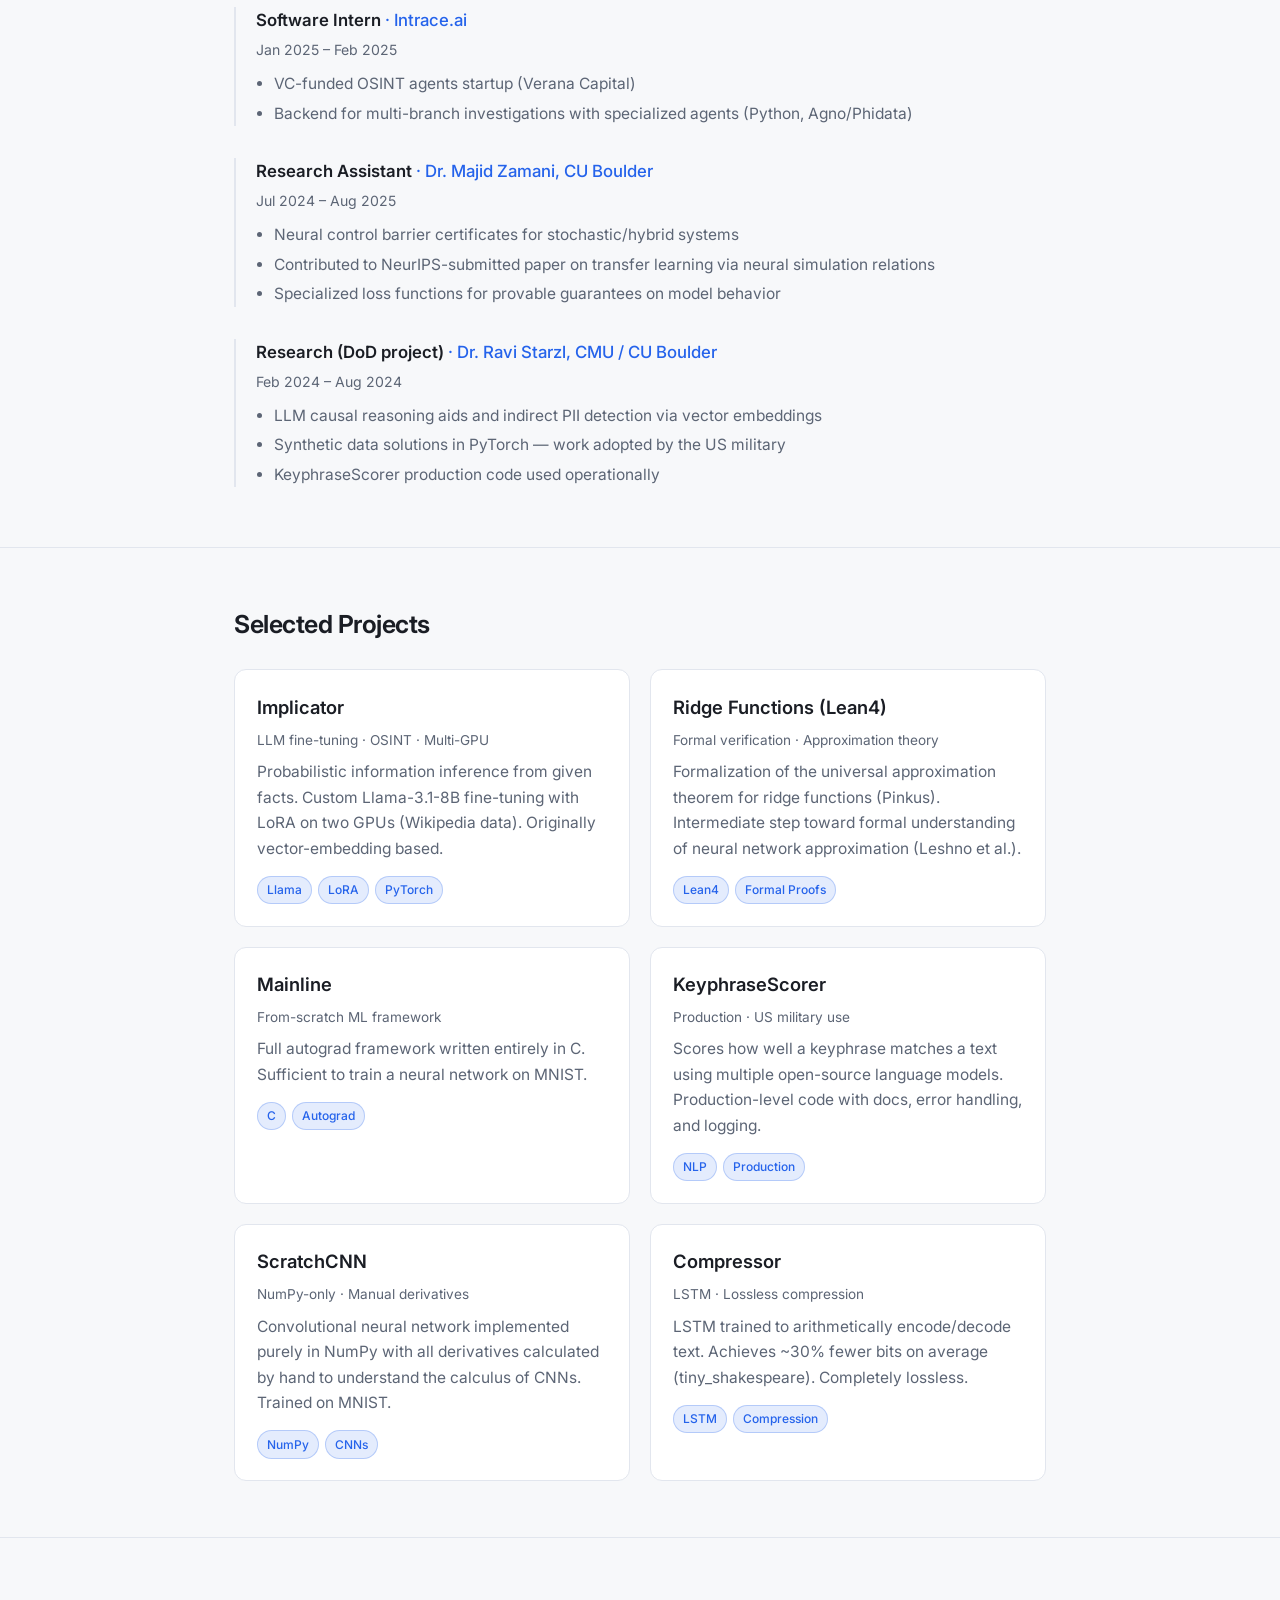
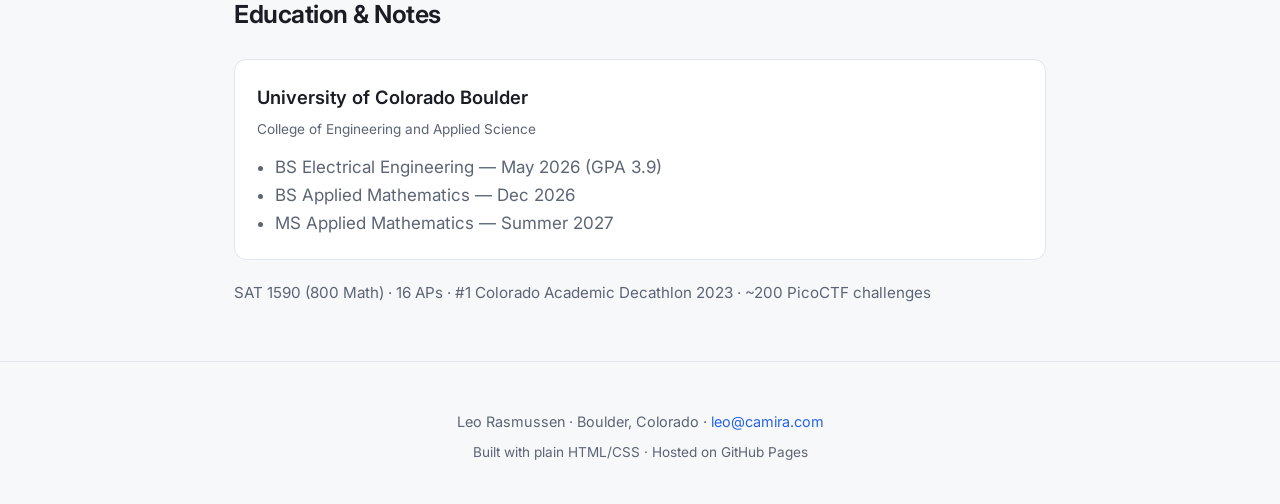
==== commit 5d34e05e: "Update index.html" ====
--- a/index.html
+++ b/index.html
@@ -3,7 +3,7 @@
 <head>
   <meta charset="UTF-8" />
   <meta name="viewport" content="width=device-width, initial-scale=1.0" />
-  <title>Leo Rasmussen — AI Researcher & Applied Math</title>
+  <title>Leo Rasmussen — Complex Systems Research & Applied Math</title>
   <meta name="description" content="Leo Rasmussen — Electrical Engineering & Applied Mathematics at CU Boulder. Research on dynamical systems, signal extraction from complex data, and quantitative finance." />
   <link rel="stylesheet" href="style.css" />
   <link rel="preconnect" href="https://fonts.googleapis.com" />
@@ -220,7 +220,7 @@
         </div>
         <p class="muted" style="font-size: 0.95rem;">
           SAT 1590 (800 Math) · 16 APs · #1 Colorado Academic Decathlon 2023 ·
-          ~200 PicoCTF challenges · GRE Math Subject 790 (self-studied)
+          ~200 PicoCTF challenges
         </p>
       </div>
     </section>
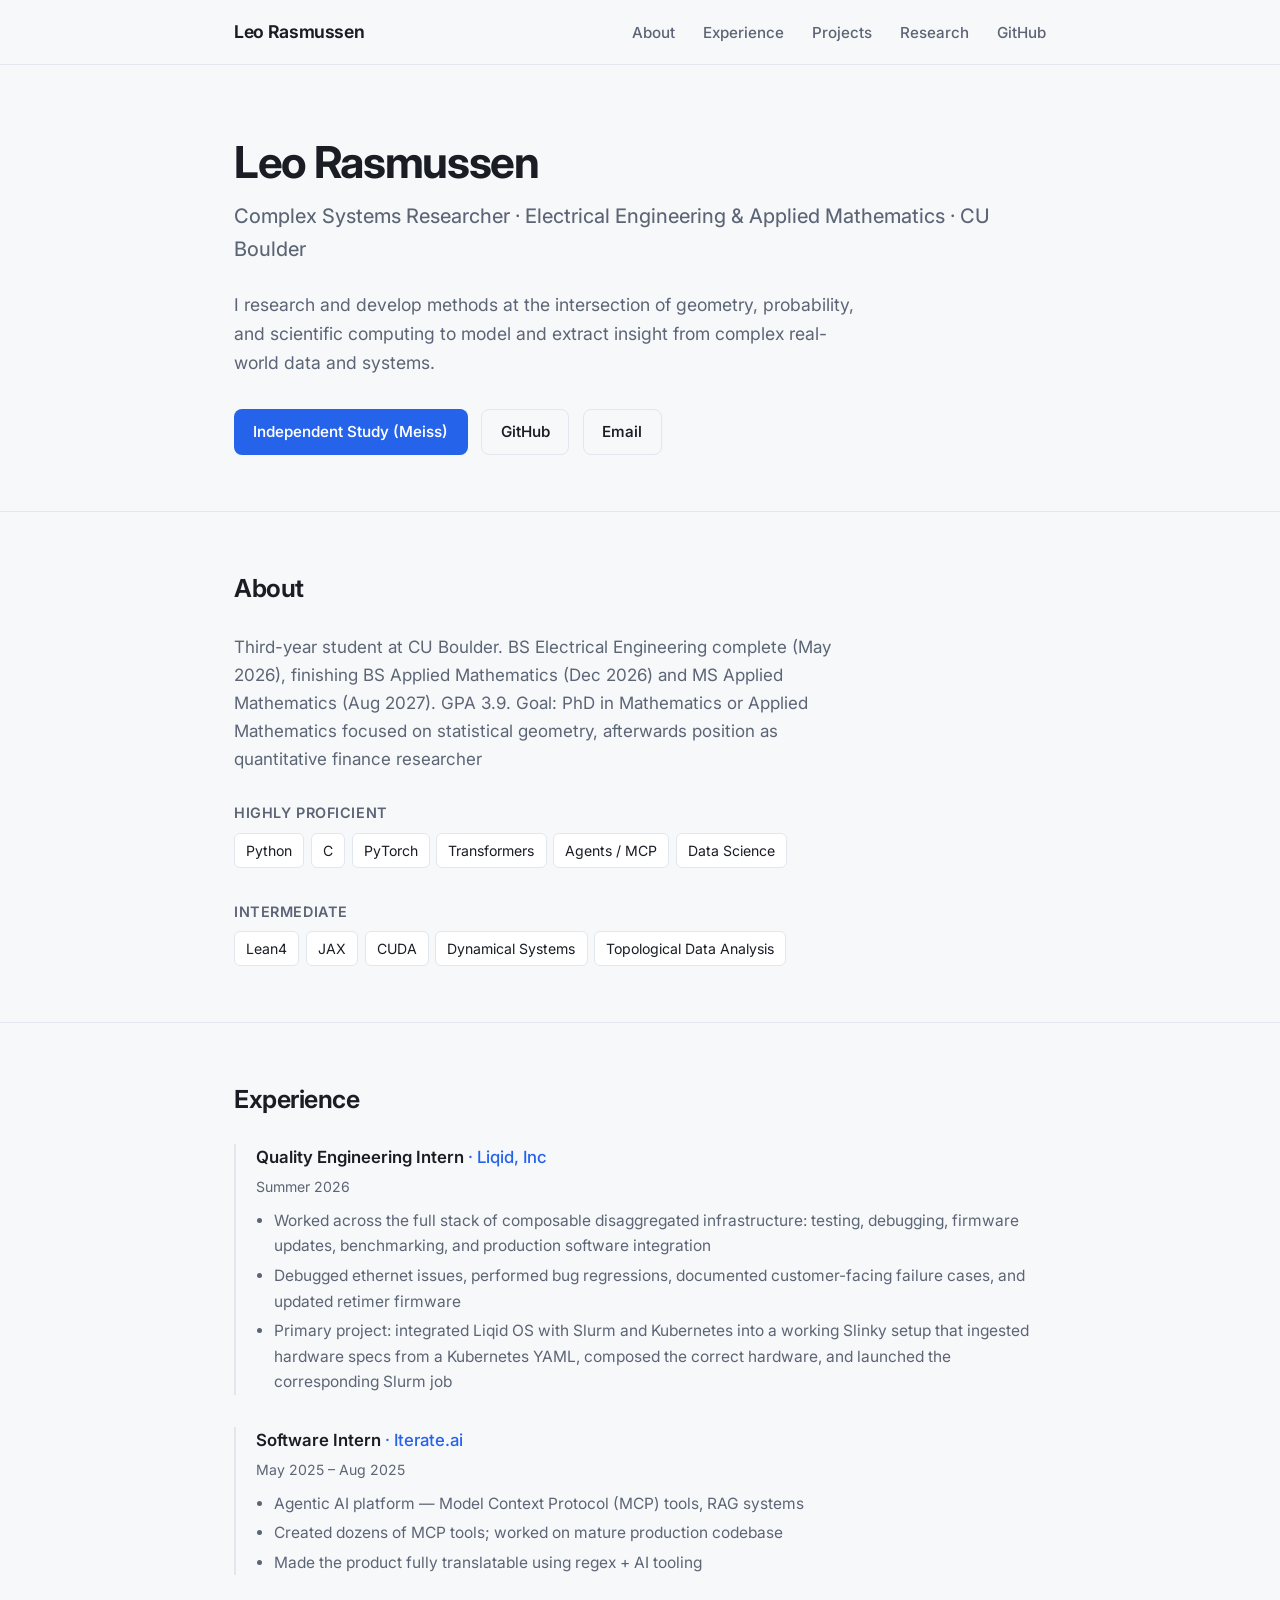
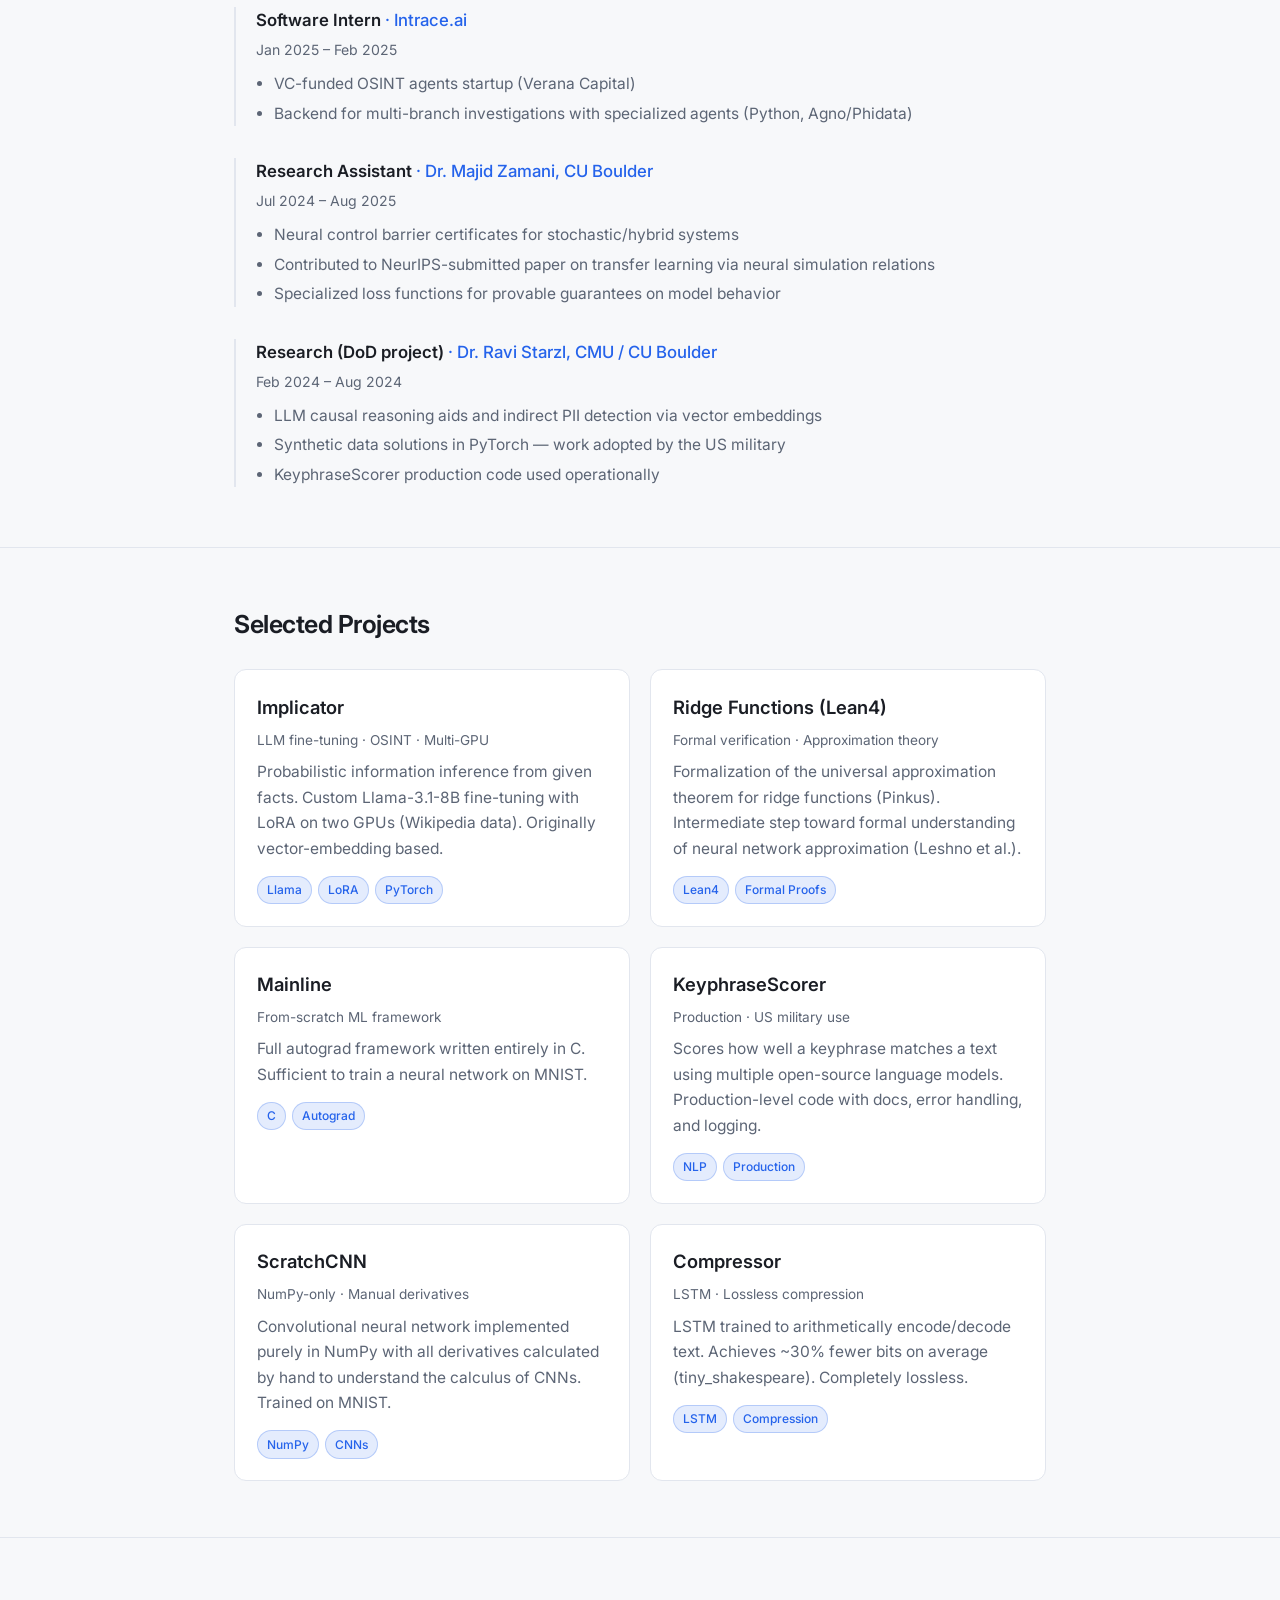
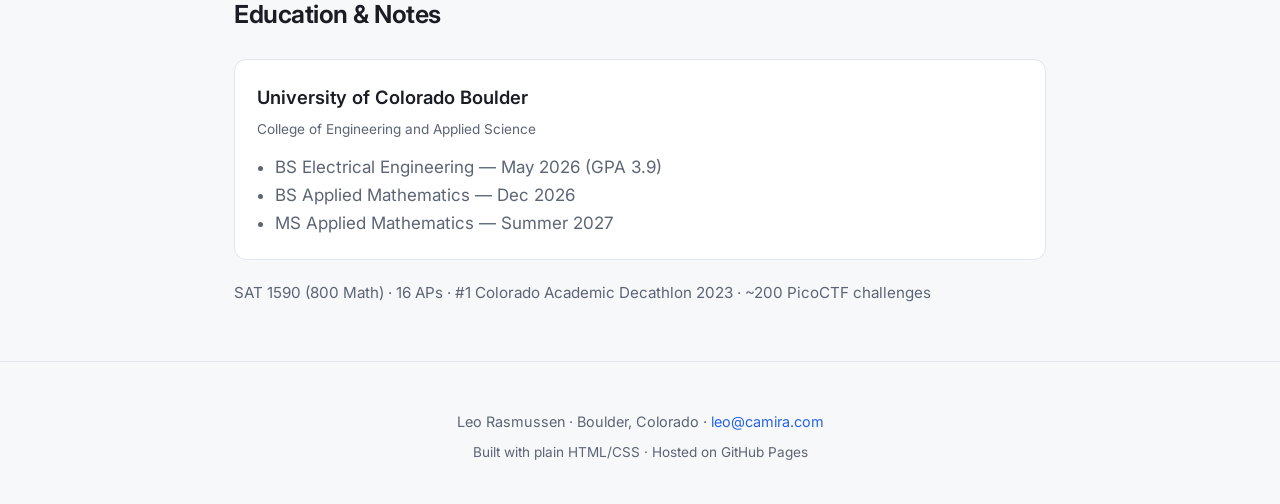
==== commit 51edeb5b: "Update index.html" ====
--- a/index.html
+++ b/index.html
@@ -46,7 +46,7 @@
       <div class="container">
         <h2>About</h2>
         <p class="muted" style="max-width: 640px; margin-bottom: 1.75rem;">
-          Second-year student at CU Boulder, senior in Electrical Engineering by credit hours.
+          Third-year student at CU Boulder.
           BS Electrical Engineering complete (May 2026), finishing BS Applied Mathematics (Dec 2026)
           and MS Applied Mathematics (Aug 2027). GPA 3.9. Goal: PhD in Mathematics or Applied Mathematics 
           focused on statistical geometry, afterwards position as quantitative finance researcher
